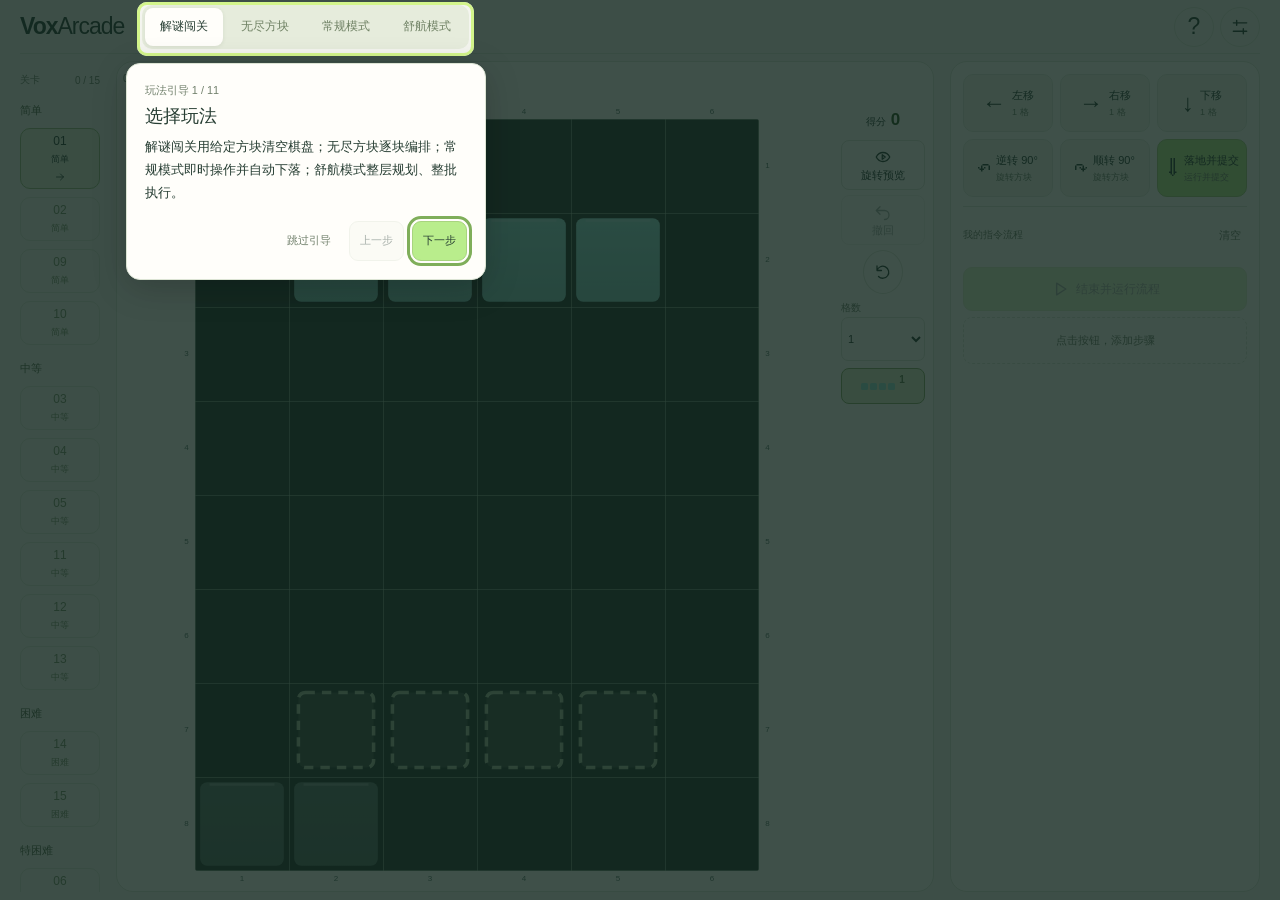
==== prototype/desktop.html @ 9d77dae4 "Redesign half of easy and medium puzzle levels with multi-piece planning" ====
<!doctype html>
<html lang="zh-CN"><head><meta charset="utf-8"><meta name="viewport" content="width=device-width,initial-scale=1,viewport-fit=cover"><meta name="theme-color" content="#f4f5ef"><title>VoxArcade · 指令方块实验室</title><link rel="stylesheet" href="base.css?v=puzzle-redesign-20261024"><link rel="stylesheet" href="desktop.css?v=puzzle-redesign-20261024"></head><body data-view="desktop" data-mode="puzzle">  <svg class="svg-library" aria-hidden="true" xmlns="http://www.w3.org/2000/svg">
    <symbol id="i-settings" viewBox="0 0 24 24"><path d="M4 7h16M4 17h16M8 4v6M16 14v6"/></symbol>
    <symbol id="i-help" viewBox="0 0 24 24"><circle cx="12" cy="12" r="9"/><path d="M9.5 9a2.5 2.5 0 0 1 5 0c0 2-2.5 2-2.5 4M12 16.5v.1"/></symbol>
    <symbol id="i-mic" viewBox="0 0 24 24"><rect x="9" y="3" width="6" height="12" rx="3"/><path d="M6 11v1a6 6 0 0 0 12 0v-1M12 18v3M9 21h6"/></symbol>
    <symbol id="i-play" viewBox="0 0 24 24"><path d="m8 5 11 7-11 7z"/></symbol>
    <symbol id="i-pause" viewBox="0 0 24 24"><path d="M9 5v14M15 5v14"/></symbol>
    <symbol id="i-reset" viewBox="0 0 24 24"><path d="M4 10a8 8 0 1 1 2 8M4 4v6h6"/></symbol>
    <symbol id="i-check" viewBox="0 0 24 24"><path d="m5 12 4 4L19 6"/></symbol>
    <symbol id="i-arrow" viewBox="0 0 24 24"><path d="M5 12h14m-6-6 6 6-6 6"/></symbol>
    <symbol id="i-grid" viewBox="0 0 24 24"><rect x="3" y="3" width="7" height="7" rx="1"/><rect x="14" y="3" width="7" height="7" rx="1"/><rect x="3" y="14" width="7" height="7" rx="1"/><rect x="14" y="14" width="7" height="7" rx="1"/></symbol>
  </svg><div class="app-shell"><header class="masthead"><a class="brand" href="./">Vox<span>Arcade</span></a><nav class="mode-switch" aria-label="游戏模式"><button id="puzzleMode" aria-pressed="true">解谜闯关</button><button id="endlessMode" aria-pressed="false">无尽方块</button><button id="classicMode" aria-pressed="false">常规模式</button><button id="shuhangMode" aria-pressed="false">舒航模式</button></nav><div class="header-right"><button id="fallSummary" class="fall-summary"><span id="fallSummaryText">手动下落</span></button><button id="helpButton" class="icon-button" aria-label="玩法帮助">?</button><button id="settingsButton" class="icon-button" aria-label="游戏设置"><svg><use href="#i-settings"/></svg></button></div></header><main class="workspace"><aside id="missionPanel" class="mission-panel"><div class="level-section"><div class="section-caption"><span>关卡</span><span id="completedCount">0 / 15</span></div><div id="levelsList" class="levels-list"></div></div><div class="endless-note" id="endlessNote" hidden><span class="section-caption">后续方块</span><div id="nextPieces" class="next-pieces"></div></div></aside><section class="play-card" aria-label="游戏棋盘"><div class="mission-copy"><div class="mission-title"><span id="missionIndex">01 / 15</span><h2 id="levelTitle">最后一条缝</h2><p id="levelGoal" class="level-goal"></p><div id="levelTags" hidden></div></div></div><div class="play-toolbar"><div><span id="mobileStats" class="mobile-stats">0 行 · 0 步</span><span id="boardStatus">先选一个形状</span></div><div class="play-actions"><button id="rotationPreviewButton" class="icon-button preview-toggle" aria-label="旋转预览" aria-expanded="false" aria-controls="rotationPreviewMenu"><svg aria-hidden="true" viewBox="0 0 24 24"><path d="M3 12s3-6 9-6 9 6 9 6-3 6-9 6-9-6-9-6Z"/><path d="m11 9 4 3-4 3Z"/></svg><span>旋转预览</span></button><div id="rotationPreviewMenu" class="rotation-preview-menu" hidden><button type="button" data-preview="ROTATE_CCW" aria-pressed="false">↶ 逆时针</button><button type="button" data-preview="ROTATE_CW" aria-pressed="false">↷ 顺时针</button></div><button id="undoButton" class="icon-button tool-button" aria-label="撤回上一块" title="撤回上一块"><svg aria-hidden="true" viewBox="0 0 24 24"><path d="m8 5-5 5 5 5M3 10h11a6 6 0 0 1 0 12"/></svg><span>撤回</span></button><button id="pauseButton" class="icon-button" aria-label="暂停游戏"><svg><use href="#i-pause"/></svg></button><button id="restartButton" class="icon-button" aria-label="重新开始"><svg><use href="#i-reset"/></svg></button></div></div><div class="score-banner" aria-live="polite" aria-label="得分"><span>得分</span><strong id="scoreValue">0</strong></div><div id="batchControls" class="batch-controls" hidden><label>难度 <select id="batchDifficulty" aria-label="舒航模式难度"><option value="easy">简单 3块</option><option value="medium">中等 4块</option><option value="hard">困难 5块</option></select></label><strong id="layerStatus">第 1 层</strong></div><div id="classicControls" class="classic-controls" hidden><label><span>等级</span> <select id="classicLevel" aria-label="常规速度等级"><option value="1">1 级</option><option value="2">2 级</option><option value="3">3 级</option><option value="4">4 级</option><option value="5">5 级</option><option value="6">6 级</option><option value="7">7 级</option><option value="8">8 级</option><option value="9">9 级</option></select></label><label class="auto-level-label"><input id="autoLevel" type="checkbox" checked>自动升级</label><span id="classicSpeed"></span></div><div class="piece-bar"><span id="poolLabel">剩余库存</span><div id="pieceRack" class="piece-rack"></div><span id="pieceRemaining">未用 1</span></div><p id="orderNote" class="order-note"></p><div id="boardStage" class="board-stage"><div class="board-axis" data-axis="top" aria-hidden="true"></div><div class="board-axis" data-axis="bottom" aria-hidden="true"></div><div class="board-axis" data-axis="left" aria-hidden="true"></div><div class="board-axis" data-axis="right" aria-hidden="true"></div><canvas id="board" role="img" aria-label="俄罗斯方块棋盘"></canvas><div id="ruleToast" class="rule-toast" role="status" hidden></div><div id="activeStep" class="active-step" role="status" hidden></div><div id="boardHint" class="board-hint">先选择一个形状</div><div id="resultOverlay" class="result-overlay" hidden><div class="result-card"><span id="resultIcon" class="result-icon">✓</span><p id="resultEyebrow" class="eyebrow">WELL PLAYED</p><h2 id="resultTitle">全部消除！</h2><p id="resultDescription"></p><button id="resultPrimary" class="primary-button">下一关</button><button id="resultSecondary" class="text-button">再试一次</button></div></div></div><div class="stats-row"><div><span id="scoreLabel">已消除</span><strong id="linesStat">0 行</strong></div><div><span>执行动作</span><strong id="movesStat">0 步</strong></div><div><span id="thirdLabel">已用方块</span><strong id="thirdStat">0 / 15</strong></div></div><span id="boardNote" hidden></span></section><section class="control-panel" aria-label="指令控制台"><div class="control-heading"><span class="eyebrow">COMMAND LAB</span><h2>编排你的下一步</h2></div><div class="flow-mode-heading">流程编排 <span id="flowCount">0</span></div><div class="quantity-row"><span id="commandHint">编排动作</span><label>格数 <select id="quantity" aria-label="移动格数"><option>1</option><option>2</option><option>3</option><option>4</option><option>5</option><option>6</option><option>7</option><option>8</option><option>9</option></select></label></div><div id="commandGrid" class="command-grid"></div><div id="flowPanel" class="flow-panel"><div class="section-caption"><span>我的指令流程</span><button id="clearPlan" class="text-button">清空</button></div><div class="flow-actions"><button id="runPlan" class="primary-button"><svg><use href="#i-play"/></svg>结束并运行流程</button><button id="stopPlan" class="secondary-button" hidden>暂停运行</button></div><div id="flowEmpty" class="flow-empty">点击按钮，添加步骤</div><ol id="planList" class="plan-list"></ol><div id="planValidation" class="plan-validation"></div></div><div id="feedback" class="feedback" role="status" aria-live="polite"><span id="feedbackText">选形后编排动作</span></div><button id="voiceButton" class="text-button voice-entry">语音操控 · 设计中</button></section></main></div><div hidden><div class="thinking-note"></div><div id="heldPiece"></div><button id="holdButton" hidden>暂存</button></div><div id="executionToast" hidden><span id="executionProgress"></span><button id="toastPause">暂停</button></div>  <dialog id="settingsDialog" aria-labelledby="settingsTitle"><div class="dialog-header"><div><p class="eyebrow">MAKE IT YOURS</p><h2 id="settingsTitle">按你的节奏玩。</h2></div><button class="icon-button" data-close aria-label="关闭设置">×</button></div><div class="setting-item"><div><h3>自动下落</h3><p id="gravityDescription">关卡采用手动下落，留出思考时间。</p></div><label class="switch"><input id="gravityToggle" type="checkbox" aria-label="自动下落"><span></span></label></div><div class="speed-setting"><label for="speedInput">下落速度 <strong id="speedValue">1 格 / 秒</strong></label><input id="speedInput" type="range" min="0.1" max="10" step="0.1" value="1"><div class="speed-presets"><button data-speed="0.5">0.5 慢速</button><button data-speed="1">1 轻松</button><button data-speed="2">2 挑战</button><button data-speed="4">4 快速</button></div></div><div class="settings-section"><h3>声音设置</h3><div class="setting-item"><div><h3>背景音乐</h3><p>流程运行时播放轻音乐</p></div><label class="switch"><input id="musicToggle" type="checkbox" aria-label="背景音乐"><span></span></label></div><div class="setting-item"><div><h3>游戏音效</h3><p>按钮点击、移动、旋转、受阻、落地、消行、过关与失败</p></div><label class="switch"><input id="effectsToggle" type="checkbox" aria-label="游戏音效"><span></span></label></div></div><div class="settings-section"><h3>旋转演示</h3><p class="muted">七种形状，逐步看清旋转和遇障碍时的位置变化。</p><button id="rotationDemoButton" class="secondary-button full-width">打开旋转演示</button></div><p class="setting-notice">关卡由预设规则决定下落方式。切换到“无尽方块”可自由设置；修改会清空尚未执行的流程。</p><button id="saveSettings" class="primary-button full-width">完成设置</button></dialog>
  <dialog id="helpDialog" aria-labelledby="helpTitle"><div class="dialog-header"><div><p class="eyebrow">A LITTLE FIELD GUIDE</p><h2 id="helpTitle">先想好，再运行。</h2></div><button class="icon-button" data-close aria-label="关闭帮助">×</button></div><div class="help-step"><b>01</b><div><h3>确认形状与数量</h3><p>×N 是该形状剩余未用数量，包含当前待提交的方块。自由排序可自选，固定顺序按队列出场。每轮流程只操作一块。固定队列在库存中逐块排列。</p></div></div><div class="help-step"><b>02</b><div><h3>先编排，再执行</h3><p>选形立即显示初始形状；点击工具栏的旋转预览，再选顺时针或逆时针，棋盘会临时显示旋转结果。离开预览按钮后恢复原样，不加入流程。点击“落地并提交”自动运行已有流程，也可点击运行；左右受阻时整步无效并继续，旋转失败也跳过。</p></div></div><div class="help-step"><b>03</b><div><h3>流程结束，方块定格</h3><p>下移遇阻时停在障碍前，终止剩余流程。流程自然结束也会固定当前位置，悬空块成为障碍，再换下一块。用完所有给定方块且全盘为空才通关。</p></div></div><p class="setting-notice">自动下落只在运行期间发生。编排和暂停时冻结。普通消行仍会让上方整行下移。常规模式中操作立即生效，方块持续下落。消除一至四行分别得 100、300、600、1000 分；每 1000 分升一级，最高九级。真实语音尚未接入。</p></dialog>
  <dialog id="voiceDialog" aria-labelledby="voiceTitle"><div class="dialog-header"><div><p class="eyebrow">SAME COMMANDS. YOUR VOICE.</p><h2 id="voiceTitle">把指令，说出来。</h2></div><button class="icon-button" data-close aria-label="关闭语音说明">×</button></div><div class="voice-example">“向左移动两格”<span>MOVE_LEFT · 2</span></div><div class="voice-example">“rotate clockwise”<span>ROTATE_CW · 90°</span></div><p class="muted">后续语音与按钮一样，只会添加流程步骤；点击运行后才执行。</p><p class="setting-notice">本次原型尚未接入麦克风，不会录音。请先通过按钮体验流程。</p><button class="primary-button full-width" data-close>先体验流程编排</button></dialog>
  <dialog id="restartDialog" aria-labelledby="restartTitle"><div class="dialog-header"><div><p class="eyebrow">A FRESH START</p><h2 id="restartTitle">重新试一种方案？</h2></div><button class="icon-button" data-close aria-label="取消重开">×</button></div><p class="muted">本次棋盘和指令流程会重置，已完成的关卡记录会保留。</p><div class="dialog-actions"><button class="secondary-button" data-close>继续思考</button><button class="primary-button" id="confirmRestart">重新开始</button></div></dialog>
  <dialog id="rotationDialog" class="rotation-dialog" aria-labelledby="rotationTitle"><div class="dialog-header"><div><p class="eyebrow">SEE EVERY TURN</p><h2 id="rotationTitle">旋转，看得明白。</h2></div><button class="icon-button" data-close aria-label="关闭旋转演示">×</button></div><iframe id="rotationFrame" title="七种方块的旋转演示"></iframe><button class="secondary-button full-width" data-close>返回设置</button></dialog>
<div id="tourOverlay" class="tour-overlay" hidden><div id="tourSpotlight" class="tour-spotlight"></div><section id="tourCard" class="tour-card" role="dialog" aria-modal="true" aria-labelledby="tourTitle" tabindex="-1"><small id="tourProgress"></small><h2 id="tourTitle"></h2><p id="tourText"></p><div class="tour-actions"><button id="tourSkip" class="text-button">跳过引导</button><button id="tourBack" class="secondary-button">上一步</button><button id="tourNext" class="primary-button">下一步</button></div></section></div><script type="module" src="app.js?v=puzzle-redesign-20261024"></script></body></html>
---- prototype/base.css ----
:root{color-scheme:light;--bg:#f4f5ef;--paper:#fffefa;--ink:#263d32;--muted:#71806c;--line:#dce4d4;--green:#b9ed8c;--dark:#1c3027;font-family:Inter,"Segoe UI","Microsoft YaHei",Arial,sans-serif;font-synthesis:none}
*{box-sizing:border-box}body{margin:0;background:var(--bg);color:var(--ink);font-size:13px}button,input,select{font:inherit}button,a,select{-webkit-tap-highlight-color:transparent}button{color:inherit;cursor:pointer;border:0;background:none;touch-action:manipulation}button:disabled{opacity:.4;cursor:default}button:not(:disabled):active{filter:brightness(.95)}button:focus-visible,a:focus-visible,input:focus-visible,select:focus-visible,summary:focus-visible{outline:3px solid #7fae5a;outline-offset:2px}[hidden]{display:none!important}svg{width:20px;height:20px;fill:none;stroke:currentColor;stroke-width:1.7;stroke-linecap:round;stroke-linejoin:round;flex-shrink:0}.svg-library{position:absolute;width:0;height:0;overflow:hidden}h2{font-size:18px;line-height:1.4;margin:0}p{margin:0}.eyebrow{font-size:9px;letter-spacing:1.7px;color:var(--muted);margin-bottom:6px}.muted{font-size:12px;line-height:1.8;color:var(--muted)}.brand{font-size:23px;font-weight:750;letter-spacing:-1px;text-decoration:none;color:var(--ink);white-space:nowrap}.brand span{font-weight:400}.masthead,.header-right,.play-actions,.mode-switch{display:flex;align-items:center}.header-right,.play-actions{gap:6px}.mode-switch{gap:3px;background:#e6ecdc;padding:3px;border-radius:10px}.mode-switch button{min-height:38px;padding:6px 15px;white-space:nowrap;font-size:12px;border-radius:8px;color:#6e8063}.mode-switch button.active{color:var(--ink);background:var(--paper);box-shadow:0 1px 4px #243a2315}.icon-button{display:inline-flex;align-items:center;justify-content:center;width:40px;height:40px;flex-shrink:0;border:1px solid var(--line);border-radius:50%;font-size:23px}.fall-summary{font-size:11px;min-height:40px;white-space:nowrap;border:1px solid var(--line);border-radius:9px;padding:7px 11px}.play-card,.control-panel{min-width:0;background:var(--paper);border:1px solid var(--line);border-radius:17px}.mission-title,.play-toolbar,.piece-bar,.quantity-row,.section-caption,.control-footer,.flow-actions{display:flex;align-items:center;justify-content:space-between;gap:8px}.mission-title{justify-content:flex-start}.mission-title>span{font-size:10px;color:var(--muted)}.mission-title h2{font-size:15px}.goal-details{position:relative;margin-left:auto;flex-shrink:0;font-size:11px}.goal-details summary{cursor:pointer;min-height:30px;padding:6px}.goal-details p{position:absolute;z-index:10;top:33px;right:0;width:220px;padding:12px;border:1px solid var(--line);border-radius:10px;line-height:1.8;background:var(--paper);box-shadow:0 8px 22px #20332420}.play-toolbar>div:first-child{display:flex;flex-direction:column;gap:2px}.mobile-stats{font-size:10px;color:var(--muted)}#boardStatus{font-size:11px}.piece-bar{justify-content:flex-start;min-height:36px}.piece-bar>span{font-size:10px;white-space:nowrap;color:var(--muted)}#pieceRemaining{margin-left:auto}.piece-rack{display:flex;gap:5px;min-width:0;overflow-x:auto;scrollbar-width:thin;flex:1}.piece-chip{min-height:34px;min-width:43px;display:flex;align-items:center;justify-content:center;gap:6px;padding:5px 6px;background:#f3f6eb;border:1px solid var(--line);border-radius:8px;flex-shrink:0}.piece-chip.current{background:#e1f1ce;border-color:#87aa68}.piece-chip.draft-selected{background:#efe9f8;border-color:#b29bd0}.piece-chip.used{opacity:.3}.piece-chip b{font-size:10px;font-weight:500}.mini-piece{display:grid;gap:2px;align-content:center;justify-content:center;flex-shrink:0}.mini-piece i{width:7px;height:7px;border-radius:1.5px;background:var(--piece-color)}.mini-piece i.empty{background:transparent}.order-note{font-size:9px;color:var(--muted);line-height:1.5;min-height:14px}.board-stage{position:relative;display:flex;align-items:center;justify-content:center;min-width:0;min-height:0;padding:9px;background:transparent;overflow:hidden}.board-stage canvas{display:block;flex:none;max-width:none;max-height:none;background:var(--dark);border-radius:3px}.board-hint{position:absolute;bottom:12px;left:50%;transform:translateX(-50%);padding:5px 9px;font-size:10px;color:#d6e6c8;background:#1c3027dd;border-radius:5px;white-space:nowrap;pointer-events:none}.active-step{position:absolute;z-index:2;max-width:calc(100% - 12px);padding:6px 9px;background:#eff8e9f5;border:1px solid #a9c38f;border-radius:8px;box-shadow:0 3px 12px #142b2230;font-size:11px;line-height:1.5;pointer-events:none;overflow-wrap:anywhere}.stats-row{display:flex;justify-content:space-around;gap:9px;padding-top:6px}.stats-row>div{display:flex;align-items:center;gap:7px;font-size:10px;color:var(--muted)}.stats-row strong{font-size:16px;font-weight:600;color:var(--ink)}.stats-row small{font-size:9px;font-weight:400}.section-caption{font-size:11px;color:var(--muted);margin-bottom:8px}.levels-list{display:flex;flex-direction:column;gap:7px}.level-button{display:flex;align-items:center;justify-content:center;gap:5px;min-height:44px;min-width:44px;border:1px solid var(--line);border-radius:10px;color:#78906b;font-size:12px}.level-button b{display:none}.level-button svg{width:12px;height:12px}.level-button.active{border-color:#9abb80;background:#e4efd7;color:var(--ink)}.level-button.done>span{color:#527938}.level-button:hover{background:#e8f0de}.next-pieces{display:flex;gap:9px}.next-pieces>.mini-piece{min-width:44px;min-height:44px;padding:8px;border:1px solid var(--line);border-radius:9px;background:#e9efdf}.quantity-row{min-height:38px;font-size:10px;color:var(--muted)}.quantity-row label{display:flex;align-items:center;gap:6px}.quantity-row select{min-width:48px;min-height:36px;border:1px solid var(--line);border-radius:7px;background:#f6f8ef;color:var(--ink);padding:3px 6px}.command-grid{display:grid;grid-template-columns:repeat(3,minmax(0,1fr));gap:7px}.command-button{display:flex;align-items:center;justify-content:center;gap:6px;text-align:left;min-width:0;min-height:58px;padding:7px;background:#f3f6ec;border:1px solid #e1e7d9;border-radius:10px}.command-symbol{font-size:24px;line-height:1}.command-label{display:flex;flex-direction:column;gap:3px;font-size:11px;white-space:nowrap}.command-detail{font-size:9px;font-weight:400;color:var(--muted)}[data-command=HARD_DROP]{background:var(--green);border-color:#a4cd7e}.flow-mode-heading{padding:10px 11px;border-radius:8px;background:#eaf0e1;font-size:12px}.flow-panel{min-height:0}.flow-empty{padding:15px 8px;border:1px dashed var(--line);border-radius:9px;text-align:center;font-size:11px;color:var(--muted)}.plan-list{list-style:none;margin:0;padding:0;overflow-y:auto;scrollbar-width:thin}.plan-step{display:flex;align-items:center;gap:5px;min-height:40px;margin-bottom:5px;border:1px solid var(--line);border-radius:8px;padding:3px 5px;background:#f6f8ef;font-size:11px}.step-index{min-width:18px;color:var(--muted);font-size:9px}.step-label{flex:1;min-width:0}.step-action{min-width:30px;min-height:32px;color:#7c8d6f}.plan-step.select-step{background:#f2edf9;border-color:#ddd1ec}.plan-step.executed{opacity:.45}.plan-step.current{background:#e5f1d8;border-color:#90b373}.plan-validation{padding:8px 0;color:var(--muted);font-size:10px;line-height:1.6}.flow-actions{justify-content:stretch}.flow-actions .primary-button{flex:1}.primary-button,.secondary-button{display:inline-flex;align-items:center;justify-content:center;gap:6px;min-height:44px;border:1px solid var(--line);border-radius:9px;padding:8px 12px;font-size:12px}.primary-button{background:var(--green);border-color:#a8d47f}.secondary-button{background:#f4f7ee}.text-button{font-size:11px;color:var(--muted);padding:6px;min-height:36px}.feedback{font-size:10px;line-height:1.5;color:#748765;min-height:22px;overflow:hidden}.feedback.error{color:#ad5c46}.full-width{width:100%}.result-overlay{position:absolute;inset:0;background:#172b25aa;display:flex;align-items:center;justify-content:center;padding:10px;z-index:3;backdrop-filter:blur(3px)}.result-card{background:var(--paper);padding:20px;border-radius:16px;width:min(100%,280px);text-align:center;box-shadow:0 8px 30px #10241e33}.result-icon{display:inline-flex;align-items:center;justify-content:center;width:38px;height:38px;background:#e2f1d4;border-radius:50%;font-size:22px;margin-bottom:10px}.result-card h2{font-size:21px;margin-bottom:8px}.result-card p:not(.eyebrow){font-size:11px;line-height:1.7;color:var(--muted);margin-bottom:12px}.result-card .primary-button{width:100%}dialog{width:min(92vw,440px);max-height:90dvh;margin:auto;overflow:auto;border:1px solid var(--line);border-radius:21px;padding:24px;color:var(--ink);background:var(--paper);box-shadow:0 20px 70px #142e2633}dialog::backdrop{background:#1c302770;backdrop-filter:blur(4px)}.dialog-header{display:flex;align-items:flex-start;justify-content:space-between;gap:10px;margin-bottom:18px}.dialog-header h2{font-size:22px}.setting-item{display:flex;align-items:center;justify-content:space-between;gap:12px}.setting-item h3{font-size:13px;margin:0 0 5px}.setting-item p{font-size:11px;color:var(--muted);line-height:1.6}.switch{position:relative;width:46px;height:28px;flex-shrink:0}.switch input{opacity:0;position:absolute;inset:0;z-index:2;cursor:pointer}.switch span{position:absolute;inset:0;border-radius:20px;background:#dce3d2}.switch span:after{content:'';position:absolute;left:4px;top:4px;width:20px;height:20px;border-radius:50%;background:white}.switch input:checked+span{background:#a8d77f}.switch input:checked+span:after{transform:translateX(18px)}.switch input:disabled+span{opacity:.4}.switch input:focus-visible+span{outline:3px solid #7fae5a}.settings-section,.speed-setting{border-top:1px solid var(--line);margin-top:20px;padding-top:16px}.settings-section>h3{font-size:14px;margin:0 0 16px}.settings-section .setting-item+.setting-item{margin-top:16px}.settings-section>.muted{margin-bottom:12px}.speed-setting>label{display:flex;justify-content:space-between;font-size:12px}.speed-setting input{width:100%;accent-color:#87ac66;min-height:32px;margin:12px 0}.speed-presets{display:flex;gap:5px}.speed-presets button{flex:1;min-height:44px;border:1px solid var(--line);border-radius:7px;font-size:10px}.speed-presets button.active{background:#e5efd9;border-color:#a4c486}.setting-notice{font-size:11px;line-height:1.8;padding:12px;margin:18px 0;border-radius:9px;background:#f0f4e8;color:var(--muted)}.dialog-actions{display:flex;justify-content:flex-end;gap:8px;margin-top:16px}.help-step{display:flex;gap:12px;margin:17px 0}.help-step>b{color:#8ca975}.help-step h3{font-size:13px;margin:0 0 6px}.help-step p{font-size:11px;color:var(--muted);line-height:1.8}.voice-example{padding:13px;border:1px solid var(--line);border-radius:9px;margin:10px 0;font-size:16px}.voice-example span{display:block;font-size:10px;margin-top:7px;color:var(--muted)}.rotation-dialog{width:min(94vw,840px);padding:18px;max-height:94dvh}.rotation-dialog iframe{display:block;width:100%;height:min(660px,70dvh);border:0;border-radius:12px;margin-bottom:10px}.rotation-dialog .dialog-header{margin-bottom:12px}

.level-goal{grid-column:2;color:var(--muted);font-size:10px;line-height:1.35;white-space:normal}.queue-chip{position:relative;gap:4px}.queue-chip b{align-self:flex-start;color:#607d53;font-variant-numeric:tabular-nums}
.rule-toast{position:absolute;z-index:4;left:50%;top:50%;transform:translate(-50%,-50%);width:max-content;max-width:calc(100% - 30px);padding:9px 13px;border:1px solid #bedc98;border-radius:9px;background:#f6faeaf2;color:#304d33;font-size:12px;font-weight:600;text-align:center;line-height:1.5;box-shadow:0 6px 24px #10241e48;pointer-events:none}


.play-actions{position:relative}.preview-toggle{width:auto;min-width:40px;padding:0 9px;gap:4px;border-radius:9px;font-size:19px}.preview-toggle span{font-size:10px;white-space:nowrap}.preview-toggle[aria-expanded="true"]{background:#e7f1db;border-color:#8eaf72}.rotation-preview-menu{position:absolute;z-index:5;top:calc(100% + 4px);right:0;display:grid;grid-template-columns:repeat(2,minmax(0,1fr));gap:5px;min-width:206px;padding:6px;border:1px solid #c6d7b8;border-radius:10px;background:#fffefa;box-shadow:0 8px 24px #19342738}.rotation-preview-menu button{min-height:38px;padding:5px 7px;border:1px solid var(--line);border-radius:7px;background:#f3f7ed;font-size:11px;white-space:nowrap}.rotation-preview-menu button[aria-pressed="true"]{background:#dcefc9;border-color:#84ad66;color:#284f2d}

/* Shared additions for scoring, classic play, and the guided tour. */
.score-banner{display:flex;flex-wrap:wrap;align-items:center;justify-content:space-between;gap:2px 10px;padding:6px 10px;background:#eaf4dd;border:1px solid #cedfb9;border-radius:8px;flex-shrink:0;font-size:11px}.score-banner strong{font-size:23px;font-variant-numeric:tabular-nums;color:#285220;margin-left:7px}.score-banner small{font-size:9px;color:#52664a}.classic-controls{display:flex;align-items:center;justify-content:space-between;flex-wrap:wrap;gap:6px;font-size:11px;padding:6px 0;flex-shrink:0}.classic-controls label{display:flex;align-items:center;gap:4px}.classic-controls select{min-height:32px;border:1px solid var(--line);border-radius:6px;background:var(--paper);color:var(--ink)}.tool-button{width:auto;gap:3px;border-radius:8px;padding:0 7px;font-size:10px}.preview-toggle{border-radius:8px;gap:4px}.preview-toggle span{display:inline!important;font-size:10px}.preview-toggle svg{width:21px}.level-group{margin:8px 0 2px;font-size:11px;color:#52664a}.level-button small{font-size:9px}.tour-overlay{position:fixed;inset:0;z-index:1000;overflow:hidden}.tour-spotlight{position:fixed;border:3px solid #d3f58b;border-radius:10px;box-shadow:0 0 0 200vmax #10251dcc;pointer-events:none;transition:top .15s,left .15s,width .15s,height .15s}.tour-card{position:fixed;width:min(360px,calc(100vw - 24px));padding:18px;background:var(--paper);border:1px solid var(--line);border-radius:14px;box-shadow:0 8px 35px #0003}.tour-card small{color:var(--muted)}.tour-card h2{margin:6px 0}.tour-card p{font-size:13px;line-height:1.8}.tour-actions{display:flex;gap:8px;justify-content:flex-end;margin-top:16px}.tour-actions button{font-size:11px;min-height:40px;padding:6px 10px}body[data-mode=classic] #flowPanel,body[data-mode=classic] .flow-mode-heading,body[data-mode=classic] .control-footer,body[data-mode=classic] .quantity-row label,body[data-mode=classic] .control-heading,body[data-mode=classic] .mobile-mission{display:none!important}

.batch-controls{display:flex;align-items:center;justify-content:space-between;gap:6px;flex-wrap:wrap;padding:4px 0;font-size:11px;flex-shrink:0}.batch-controls label{display:flex;align-items:center;gap:4px}.batch-controls select{min-height:32px;border:1px solid var(--line);border-radius:7px;background:var(--paper);color:var(--ink)}.batch-controls small{color:var(--muted);font-size:9px}.batch-plan{list-style:none;border:1px solid var(--line);background:#f6f8ef;padding:6px;border-radius:8px;margin-bottom:6px}.batch-plan.selected{border-color:#84ab60;background:#edf5e3}.batch-plan-header{display:flex;align-items:center;gap:5px}.batch-plan-header>button:first-child{display:flex;align-items:center;gap:7px;flex:1;min-height:36px;text-align:left;font-size:11px}.batch-actions{margin:4px 0;padding-left:22px;font-size:11px;line-height:1.9}.batch-actions button{min-width:30px;min-height:30px}.batch-auto{font-size:10px;color:#5b744d}.batch-empty{padding:4px 0;color:var(--muted);font-size:11px}body[data-mode=shuhang] #commandGrid{grid-template-columns:repeat(2,minmax(0,1fr))}body[data-mode=shuhang] #rotationPreviewButton,body[data-mode=shuhang] #undoButton,body[data-mode=shuhang] [data-command=MOVE_DOWN],body[data-mode=shuhang] [data-command=HARD_DROP]{display:none!important}body[data-mode=shuhang] #planList{overflow-y:auto}body[data-mode=shuhang] .piece-bar>span:first-child{display:none}body[data-mode=shuhang] .piece-chip b{white-space:nowrap}body[data-mode=shuhang] .board-hint{white-space:normal;text-align:center;width:max-content;max-width:90%}body[data-mode=shuhang] .flow-empty{line-height:1.6}

/* Board-first layout: compact information and controls live beside the canvas. */
.board-layout{display:grid;grid-template-columns:minmax(0,1fr) 88px;gap:8px;flex:1;min-height:0;min-width:0}.board-layout .board-stage{min-width:0;min-height:0}.board-rail{display:flex;flex-direction:column;align-items:stretch;gap:7px;min-height:0;overflow-y:auto;overflow-x:hidden;scrollbar-width:thin;padding:2px}.board-rail>*{flex-shrink:0}.play-toolbar,#fallSummary,#commandHint,#feedback,#boardNote,.stats-row,.board-hint{display:none!important}.score-banner{display:flex;justify-content:center;align-items:baseline;gap:5px;padding:3px 0;border:0;background:none;font-size:10px}.score-banner strong{font-size:17px;margin:0;font-weight:600}.board-rail .play-actions{flex-direction:column;gap:5px;align-items:center}.board-rail .play-actions>.icon-button{min-height:44px;height:44px}.board-rail .play-actions .preview-toggle,.board-rail .play-actions .tool-button{display:flex;flex-direction:column;justify-content:center;gap:2px;width:100%;min-width:0;height:50px;border:1px solid var(--line);border-radius:8px;padding:3px;font-size:11px}.board-rail .play-actions .preview-toggle span,.board-rail .play-actions .tool-button span{display:block!important;font-size:11px;line-height:14px;white-space:nowrap}.board-rail .play-actions svg{width:18px;height:18px}.rotation-preview-menu{position:fixed;top:auto;right:auto;min-width:206px;z-index:20}.board-rail .piece-bar{flex-direction:column;gap:3px;align-items:stretch;min-height:0}.board-rail .piece-bar>span{display:none!important}.board-rail .piece-rack{flex-direction:column;overflow:visible;flex:none;gap:4px}.board-rail .piece-chip{min-width:0;width:100%;min-height:36px;gap:4px}.board-rail .endless-note{position:static;max-width:none}.board-rail .endless-note>.section-caption{display:none}.board-rail .next-pieces{flex-direction:column;gap:4px;align-items:stretch}.queue-item{display:flex;flex-direction:column;align-items:center;justify-content:center;min-height:38px;padding:5px 2px;border:1px solid var(--line);border-radius:7px;gap:3px;background:#f3f6eb}.queue-item.current{border-color:#87aa68;background:#e1f1ce}.queue-item small{font-size:9px;color:#526e40}.queue-item .mini-piece{padding:0;min-height:0;min-width:0}.board-rail .classic-controls,.board-rail .batch-controls{flex-direction:column;align-items:stretch;gap:4px;padding:0;font-size:10px}.board-rail .classic-controls label,.board-rail .batch-controls label{display:flex;flex-direction:column;align-items:stretch;gap:2px}.board-rail .classic-controls .auto-level-label{flex-direction:row;align-items:center;font-size:9px;white-space:nowrap;min-height:32px;gap:0}.board-rail select{width:100%;min-width:0;min-height:44px;border:1px solid var(--line);border-radius:7px;padding:2px;background:var(--paper);color:var(--ink);font-size:11px}.board-rail .batch-controls strong{font-size:11px;text-align:center}.board-rail #classicSpeed{font-size:9px;text-align:center}.move-quantity{display:flex;flex-direction:column;align-items:stretch;gap:2px;font-size:10px;color:var(--muted)}body[data-mode=classic] .move-quantity{display:none}.quantity-row{display:none}.board-rail .piece-bar:has(+.endless-note:not([hidden])){display:none}.control-panel .voice-entry{display:none}.board-rail #pieceRemaining{display:none}.rule-toast{max-width:calc(100% - 12px)}
.plan-validation,.flow-mode-heading,#flowSummary{display:none!important}
---- prototype/desktop.css ----
body{height:100dvh;overflow:hidden}.app-shell{height:100%;padding:0 20px 14px;display:flex;flex-direction:column;gap:12px;max-width:1800px;margin:auto}.masthead{height:62px;flex-shrink:0;gap:18px;border-bottom:1px solid var(--line)}.header-right{margin-left:auto}.workspace{display:grid;grid-template-columns:80px minmax(0,1fr) 310px;gap:16px;flex:1;min-height:0}.mission-panel{padding-top:12px;min-height:0;overflow-y:auto;scrollbar-width:thin}.section-caption{font-size:10px}.levels-list{gap:8px}.next-pieces{flex-direction:column;align-items:center}.next-pieces>.mini-piece{width:58px;min-height:54px}.endless-note>.section-caption{display:block;text-align:center;margin-bottom:12px}.play-card{padding:12px;display:flex;flex-direction:column;min-height:0}.mission-copy{margin-bottom:5px}.play-toolbar{min-height:42px}.board-stage{flex:1}.order-note{margin:2px 0}.stats-row{min-height:30px}.control-panel{padding:16px;display:flex;flex-direction:column;gap:9px;min-height:0;overflow-y:auto;scrollbar-width:thin}.control-heading h2{font-size:17px}.flow-panel{display:flex;flex-direction:column;flex:1;min-height:190px;border-top:1px solid var(--line);padding-top:10px}.plan-list{flex:1;min-height:0}.plan-validation{margin-top:auto}.feedback{flex-shrink:0}.voice-entry{flex-shrink:0;padding:0;min-height:28px;text-align:left}.flow-mode-heading{flex-shrink:0}.command-grid{flex-shrink:0}.quantity-row{flex-shrink:0}.result-card .text-button{min-height:32px}
@media(max-width:1100px){.app-shell{padding:0 12px 10px;gap:8px}.workspace{grid-template-columns:64px minmax(0,1fr) 270px;gap:10px}.control-panel{padding:12px}.command-button{gap:4px;padding:5px;min-height:56px}.command-symbol{font-size:21px}.command-label{font-size:10px}.brand{font-size:21px}.masthead{gap:10px}.mode-switch button{padding:6px 10px}.next-pieces>.mini-piece{width:50px}}
@media(max-width:760px){.workspace{grid-template-columns:48px minmax(0,1fr) 215px;gap:6px}.app-shell{padding:0 7px 7px}.play-card{padding:7px}.control-panel{padding:8px;gap:7px}.control-heading,.flow-mode-heading,.voice-entry{display:none}.command-grid{gap:4px}.command-label{font-size:9px}.command-symbol{font-size:18px}.command-button{gap:2px;min-height:54px;padding:4px 2px}.command-detail{font-size:8px}.header-right{gap:4px}.brand{font-size:18px}.mode-switch button{font-size:10px;padding:5px 7px}.fall-summary{padding:5px;font-size:10px}.masthead{gap:6px;height:54px}.header-right .icon-button{width:34px;height:34px}.stats-row{display:none}.mission-title{gap:4px}.mission-title h2{font-size:12px}.goal-details summary{font-size:10px}.piece-bar>span:first-child{display:none}.next-pieces>.mini-piece{width:44px;min-height:48px}.section-caption{font-size:9px}.board-stage{padding:5px}.flow-actions{flex-wrap:wrap}.flow-actions>*{width:100%}.plan-step{font-size:10px}.step-action{min-width:24px}.flow-panel{min-height:170px}}
@media(max-height:650px){.control-heading,.voice-entry{display:none}.masthead{height:50px}.control-panel{gap:5px}.flow-panel{min-height:100px}.command-button{min-height:48px}}
.board-stage{padding:24px 30px}.board-axis{position:absolute;display:grid;align-items:center;justify-items:center;color:#59766a;font-size:10px;font-variant-numeric:tabular-nums;line-height:1;pointer-events:none}.board-axis[data-axis="left"],.board-axis[data-axis="right"]{font-size:9px}

.app-shell{gap:7px;padding-bottom:8px}.masthead{height:54px}.play-card{padding:8px}.mission-copy{margin-bottom:2px}.mission-title{display:grid;grid-template-columns:auto minmax(0,1fr);align-items:baseline;gap:2px 7px}.mission-title h2{font-size:14px}.play-toolbar{min-height:32px}.piece-bar{min-height:30px}.board-stage{padding:14px 18px}.board-axis{font-size:8px}.board-axis[data-axis="left"],.board-axis[data-axis="right"]{font-size:8px}.stats-row{display:none}.flow-panel{gap:6px}.flow-actions{flex-shrink:0}.plan-validation{margin-top:0}.order-note{display:none}
@media(max-width:760px){.board-stage{padding:13px 16px}.play-card{padding:6px}.mission-title h2{font-size:12px}}
@media(max-width:760px){.preview-toggle{width:34px;min-width:34px;padding:0;border-radius:50%}.preview-toggle span{display:none}.rotation-preview-menu{min-width:184px}.rotation-preview-menu button{font-size:10px}}

.level-section{overflow:auto;min-height:0;max-height:100%;scrollbar-width:thin}.level-button{width:100%;flex-shrink:0;flex-wrap:wrap;padding:5px 2px}.level-button small{width:100%}.play-actions .preview-toggle{width:auto;min-width:92px;padding:0 7px;border-radius:8px}.mission-panel{min-height:0;overflow:auto}body[data-mode=classic] .control-panel{justify-content:flex-start}

@media(max-width:850px){.mode-switch button{padding:5px 5px;font-size:10px}.header-right .fall-summary{display:none}}

:root{--control-width:310px}body:not([data-mode=puzzle]) .workspace{grid-template-columns:minmax(0,1fr) var(--control-width)}body:not([data-mode=puzzle]) #missionPanel{display:none}.board-layout{grid-template-columns:minmax(0,1fr) 88px}.play-card{padding:6px}.control-panel{padding:12px}.control-heading{display:none}.control-panel .flow-mode-heading{margin:0}.board-rail .next-pieces>.mini-piece{min-width:0}.board-rail .endless-note{position:static}.board-rail .piece-rack{min-height:0}.board-rail .piece-chip.current b{font-weight:600}
@media(max-width:1100px){:root{--control-width:270px}.board-layout{grid-template-columns:minmax(0,1fr) 76px;gap:5px}}
@media(max-width:760px){:root{--control-width:215px}.board-layout{grid-template-columns:minmax(0,1fr) 64px;gap:3px}.board-rail .play-actions .preview-toggle span,.board-rail .play-actions .tool-button span{font-size:10px}.board-rail .classic-controls .auto-level-label{font-size:8px}.board-rail .batch-controls select{font-size:9px}.board-rail .play-actions .preview-toggle{width:100%;min-width:0;border-radius:8px}}
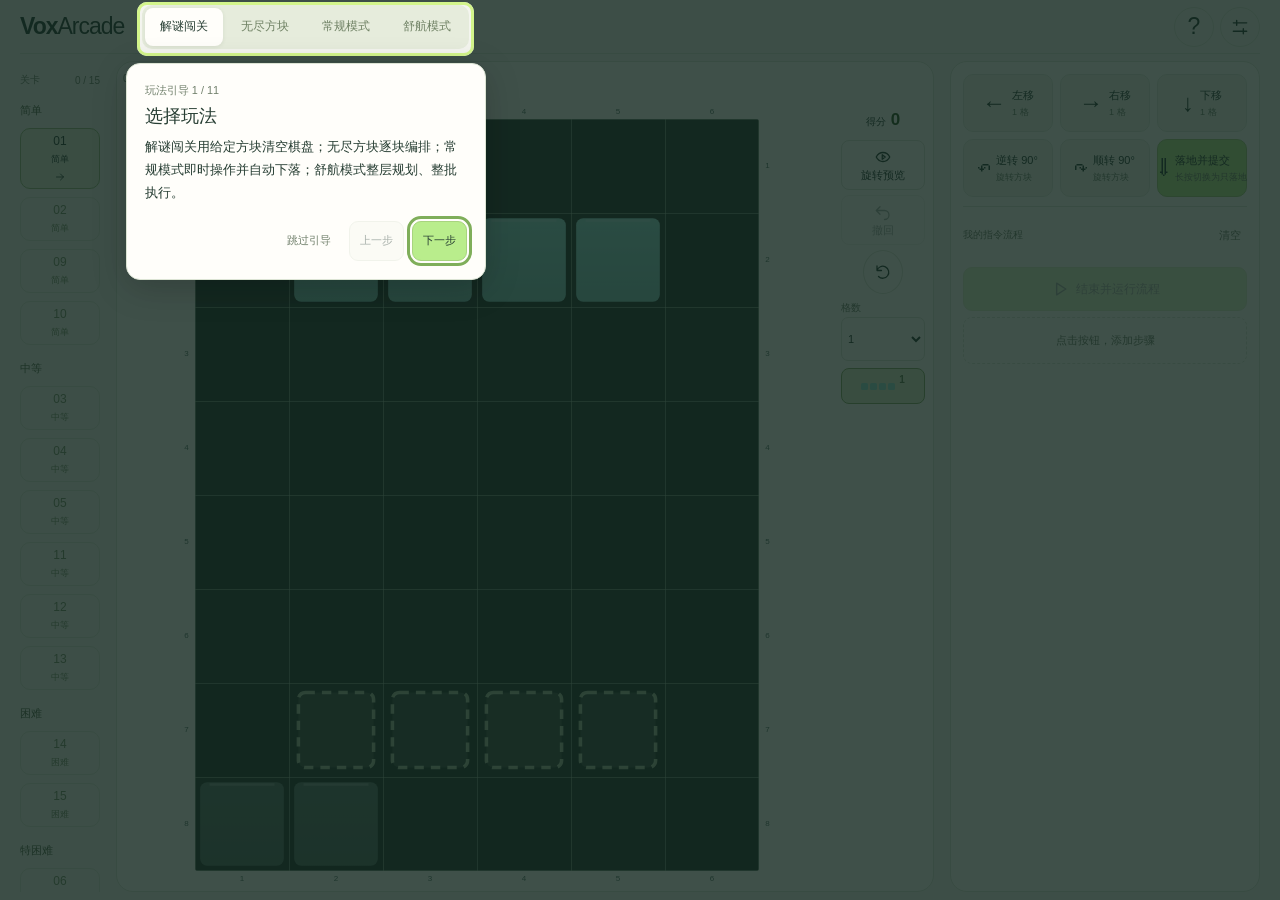
==== commit f8cc01ca: "Separate landing from submission and prevent accidental text selection" ====
--- a/prototype/desktop.html
+++ b/prototype/desktop.html
@@ -1,5 +1,5 @@
 <!doctype html>
-<html lang="zh-CN"><head><meta charset="utf-8"><meta name="viewport" content="width=device-width,initial-scale=1,viewport-fit=cover"><meta name="theme-color" content="#f4f5ef"><title>VoxArcade · 指令方块实验室</title><link rel="stylesheet" href="base.css?v=puzzle-redesign-20261024"><link rel="stylesheet" href="desktop.css?v=puzzle-redesign-20261024"></head><body data-view="desktop" data-mode="puzzle">  <svg class="svg-library" aria-hidden="true" xmlns="http://www.w3.org/2000/svg">
+<html lang="zh-CN"><head><meta charset="utf-8"><meta name="viewport" content="width=device-width,initial-scale=1,viewport-fit=cover"><meta name="theme-color" content="#f4f5ef"><title>VoxArcade · 指令方块实验室</title><link rel="stylesheet" href="base.css?v=landing-control-20261024"><link rel="stylesheet" href="desktop.css?v=landing-control-20261024"></head><body data-view="desktop" data-mode="puzzle">  <svg class="svg-library" aria-hidden="true" xmlns="http://www.w3.org/2000/svg">
     <symbol id="i-settings" viewBox="0 0 24 24"><path d="M4 7h16M4 17h16M8 4v6M16 14v6"/></symbol>
     <symbol id="i-help" viewBox="0 0 24 24"><circle cx="12" cy="12" r="9"/><path d="M9.5 9a2.5 2.5 0 0 1 5 0c0 2-2.5 2-2.5 4M12 16.5v.1"/></symbol>
     <symbol id="i-mic" viewBox="0 0 24 24"><rect x="9" y="3" width="6" height="12" rx="3"/><path d="M6 11v1a6 6 0 0 0 12 0v-1M12 18v3M9 21h6"/></symbol>
@@ -14,5 +14,5 @@
   <dialog id="voiceDialog" aria-labelledby="voiceTitle"><div class="dialog-header"><div><p class="eyebrow">SAME COMMANDS. YOUR VOICE.</p><h2 id="voiceTitle">把指令，说出来。</h2></div><button class="icon-button" data-close aria-label="关闭语音说明">×</button></div><div class="voice-example">“向左移动两格”<span>MOVE_LEFT · 2</span></div><div class="voice-example">“rotate clockwise”<span>ROTATE_CW · 90°</span></div><p class="muted">后续语音与按钮一样，只会添加流程步骤；点击运行后才执行。</p><p class="setting-notice">本次原型尚未接入麦克风，不会录音。请先通过按钮体验流程。</p><button class="primary-button full-width" data-close>先体验流程编排</button></dialog>
   <dialog id="restartDialog" aria-labelledby="restartTitle"><div class="dialog-header"><div><p class="eyebrow">A FRESH START</p><h2 id="restartTitle">重新试一种方案？</h2></div><button class="icon-button" data-close aria-label="取消重开">×</button></div><p class="muted">本次棋盘和指令流程会重置，已完成的关卡记录会保留。</p><div class="dialog-actions"><button class="secondary-button" data-close>继续思考</button><button class="primary-button" id="confirmRestart">重新开始</button></div></dialog>
   <dialog id="rotationDialog" class="rotation-dialog" aria-labelledby="rotationTitle"><div class="dialog-header"><div><p class="eyebrow">SEE EVERY TURN</p><h2 id="rotationTitle">旋转，看得明白。</h2></div><button class="icon-button" data-close aria-label="关闭旋转演示">×</button></div><iframe id="rotationFrame" title="七种方块的旋转演示"></iframe><button class="secondary-button full-width" data-close>返回设置</button></dialog>
-<div id="tourOverlay" class="tour-overlay" hidden><div id="tourSpotlight" class="tour-spotlight"></div><section id="tourCard" class="tour-card" role="dialog" aria-modal="true" aria-labelledby="tourTitle" tabindex="-1"><small id="tourProgress"></small><h2 id="tourTitle"></h2><p id="tourText"></p><div class="tour-actions"><button id="tourSkip" class="text-button">跳过引导</button><button id="tourBack" class="secondary-button">上一步</button><button id="tourNext" class="primary-button">下一步</button></div></section></div><script type="module" src="app.js?v=puzzle-redesign-20261024"></script></body></html>
+<div id="tourOverlay" class="tour-overlay" hidden><div id="tourSpotlight" class="tour-spotlight"></div><section id="tourCard" class="tour-card" role="dialog" aria-modal="true" aria-labelledby="tourTitle" tabindex="-1"><small id="tourProgress"></small><h2 id="tourTitle"></h2><p id="tourText"></p><div class="tour-actions"><button id="tourSkip" class="text-button">跳过引导</button><button id="tourBack" class="secondary-button">上一步</button><button id="tourNext" class="primary-button">下一步</button></div></section></div><script type="module" src="app.js?v=landing-control-20261024"></script></body></html>
 
--- a/prototype/base.css
+++ b/prototype/base.css
@@ -10,8 +10,32 @@
 /* Shared additions for scoring, classic play, and the guided tour. */
 .score-banner{display:flex;flex-wrap:wrap;align-items:center;justify-content:space-between;gap:2px 10px;padding:6px 10px;background:#eaf4dd;border:1px solid #cedfb9;border-radius:8px;flex-shrink:0;font-size:11px}.score-banner strong{font-size:23px;font-variant-numeric:tabular-nums;color:#285220;margin-left:7px}.score-banner small{font-size:9px;color:#52664a}.classic-controls{display:flex;align-items:center;justify-content:space-between;flex-wrap:wrap;gap:6px;font-size:11px;padding:6px 0;flex-shrink:0}.classic-controls label{display:flex;align-items:center;gap:4px}.classic-controls select{min-height:32px;border:1px solid var(--line);border-radius:6px;background:var(--paper);color:var(--ink)}.tool-button{width:auto;gap:3px;border-radius:8px;padding:0 7px;font-size:10px}.preview-toggle{border-radius:8px;gap:4px}.preview-toggle span{display:inline!important;font-size:10px}.preview-toggle svg{width:21px}.level-group{margin:8px 0 2px;font-size:11px;color:#52664a}.level-button small{font-size:9px}.tour-overlay{position:fixed;inset:0;z-index:1000;overflow:hidden}.tour-spotlight{position:fixed;border:3px solid #d3f58b;border-radius:10px;box-shadow:0 0 0 200vmax #10251dcc;pointer-events:none;transition:top .15s,left .15s,width .15s,height .15s}.tour-card{position:fixed;width:min(360px,calc(100vw - 24px));padding:18px;background:var(--paper);border:1px solid var(--line);border-radius:14px;box-shadow:0 8px 35px #0003}.tour-card small{color:var(--muted)}.tour-card h2{margin:6px 0}.tour-card p{font-size:13px;line-height:1.8}.tour-actions{display:flex;gap:8px;justify-content:flex-end;margin-top:16px}.tour-actions button{font-size:11px;min-height:40px;padding:6px 10px}body[data-mode=classic] #flowPanel,body[data-mode=classic] .flow-mode-heading,body[data-mode=classic] .control-footer,body[data-mode=classic] .quantity-row label,body[data-mode=classic] .control-heading,body[data-mode=classic] .mobile-mission{display:none!important}
 
-.batch-controls{display:flex;align-items:center;justify-content:space-between;gap:6px;flex-wrap:wrap;padding:4px 0;font-size:11px;flex-shrink:0}.batch-controls label{display:flex;align-items:center;gap:4px}.batch-controls select{min-height:32px;border:1px solid var(--line);border-radius:7px;background:var(--paper);color:var(--ink)}.batch-controls small{color:var(--muted);font-size:9px}.batch-plan{list-style:none;border:1px solid var(--line);background:#f6f8ef;padding:6px;border-radius:8px;margin-bottom:6px}.batch-plan.selected{border-color:#84ab60;background:#edf5e3}.batch-plan-header{display:flex;align-items:center;gap:5px}.batch-plan-header>button:first-child{display:flex;align-items:center;gap:7px;flex:1;min-height:36px;text-align:left;font-size:11px}.batch-actions{margin:4px 0;padding-left:22px;font-size:11px;line-height:1.9}.batch-actions button{min-width:30px;min-height:30px}.batch-auto{font-size:10px;color:#5b744d}.batch-empty{padding:4px 0;color:var(--muted);font-size:11px}body[data-mode=shuhang] #commandGrid{grid-template-columns:repeat(2,minmax(0,1fr))}body[data-mode=shuhang] #rotationPreviewButton,body[data-mode=shuhang] #undoButton,body[data-mode=shuhang] [data-command=MOVE_DOWN],body[data-mode=shuhang] [data-command=HARD_DROP]{display:none!important}body[data-mode=shuhang] #planList{overflow-y:auto}body[data-mode=shuhang] .piece-bar>span:first-child{display:none}body[data-mode=shuhang] .piece-chip b{white-space:nowrap}body[data-mode=shuhang] .board-hint{white-space:normal;text-align:center;width:max-content;max-width:90%}body[data-mode=shuhang] .flow-empty{line-height:1.6}
+.batch-controls{display:flex;align-items:center;justify-content:space-between;gap:6px;flex-wrap:wrap;padding:4px 0;font-size:11px;flex-shrink:0}.batch-controls label{display:flex;align-items:center;gap:4px}.batch-controls select{min-height:32px;border:1px solid var(--line);border-radius:7px;background:var(--paper);color:var(--ink)}.batch-controls small{color:var(--muted);font-size:9px}.batch-plan{list-style:none;border:1px solid var(--line);background:#f6f8ef;padding:6px;border-radius:8px;margin-bottom:6px}.batch-plan.selected{border-color:#84ab60;background:#edf5e3}.batch-plan-header{display:flex;align-items:center;gap:5px}.batch-plan-header>button:first-child{display:flex;align-items:center;gap:7px;flex:1;min-height:36px;text-align:left;font-size:11px}.batch-actions{margin:4px 0;padding-left:22px;font-size:11px;line-height:1.9}.batch-actions button{min-width:30px;min-height:30px}.batch-auto{font-size:10px;color:#5b744d}.batch-empty{padding:4px 0;color:var(--muted);font-size:11px}body[data-mode=shuhang] #commandGrid{grid-template-columns:repeat(2,minmax(0,1fr))}body[data-mode=shuhang] #rotationPreviewButton,body[data-mode=shuhang] #undoButton,body[data-mode=shuhang] [data-command=MOVE_DOWN]{display:none!important}body[data-mode=shuhang] #planList{overflow-y:auto}body[data-mode=shuhang] .piece-bar>span:first-child{display:none}body[data-mode=shuhang] .piece-chip b{white-space:nowrap}body[data-mode=shuhang] .board-hint{white-space:normal;text-align:center;width:max-content;max-width:90%}body[data-mode=shuhang] .flow-empty{line-height:1.6}
 
 /* Board-first layout: compact information and controls live beside the canvas. */
 .board-layout{display:grid;grid-template-columns:minmax(0,1fr) 88px;gap:8px;flex:1;min-height:0;min-width:0}.board-layout .board-stage{min-width:0;min-height:0}.board-rail{display:flex;flex-direction:column;align-items:stretch;gap:7px;min-height:0;overflow-y:auto;overflow-x:hidden;scrollbar-width:thin;padding:2px}.board-rail>*{flex-shrink:0}.play-toolbar,#fallSummary,#commandHint,#feedback,#boardNote,.stats-row,.board-hint{display:none!important}.score-banner{display:flex;justify-content:center;align-items:baseline;gap:5px;padding:3px 0;border:0;background:none;font-size:10px}.score-banner strong{font-size:17px;margin:0;font-weight:600}.board-rail .play-actions{flex-direction:column;gap:5px;align-items:center}.board-rail .play-actions>.icon-button{min-height:44px;height:44px}.board-rail .play-actions .preview-toggle,.board-rail .play-actions .tool-button{display:flex;flex-direction:column;justify-content:center;gap:2px;width:100%;min-width:0;height:50px;border:1px solid var(--line);border-radius:8px;padding:3px;font-size:11px}.board-rail .play-actions .preview-toggle span,.board-rail .play-actions .tool-button span{display:block!important;font-size:11px;line-height:14px;white-space:nowrap}.board-rail .play-actions svg{width:18px;height:18px}.rotation-preview-menu{position:fixed;top:auto;right:auto;min-width:206px;z-index:20}.board-rail .piece-bar{flex-direction:column;gap:3px;align-items:stretch;min-height:0}.board-rail .piece-bar>span{display:none!important}.board-rail .piece-rack{flex-direction:column;overflow:visible;flex:none;gap:4px}.board-rail .piece-chip{min-width:0;width:100%;min-height:36px;gap:4px}.board-rail .endless-note{position:static;max-width:none}.board-rail .endless-note>.section-caption{display:none}.board-rail .next-pieces{flex-direction:column;gap:4px;align-items:stretch}.queue-item{display:flex;flex-direction:column;align-items:center;justify-content:center;min-height:38px;padding:5px 2px;border:1px solid var(--line);border-radius:7px;gap:3px;background:#f3f6eb}.queue-item.current{border-color:#87aa68;background:#e1f1ce}.queue-item small{font-size:9px;color:#526e40}.queue-item .mini-piece{padding:0;min-height:0;min-width:0}.board-rail .classic-controls,.board-rail .batch-controls{flex-direction:column;align-items:stretch;gap:4px;padding:0;font-size:10px}.board-rail .classic-controls label,.board-rail .batch-controls label{display:flex;flex-direction:column;align-items:stretch;gap:2px}.board-rail .classic-controls .auto-level-label{flex-direction:row;align-items:center;font-size:9px;white-space:nowrap;min-height:32px;gap:0}.board-rail select{width:100%;min-width:0;min-height:44px;border:1px solid var(--line);border-radius:7px;padding:2px;background:var(--paper);color:var(--ink);font-size:11px}.board-rail .batch-controls strong{font-size:11px;text-align:center}.board-rail #classicSpeed{font-size:9px;text-align:center}.move-quantity{display:flex;flex-direction:column;align-items:stretch;gap:2px;font-size:10px;color:var(--muted)}body[data-mode=classic] .move-quantity{display:none}.quantity-row{display:none}.board-rail .piece-bar:has(+.endless-note:not([hidden])){display:none}.control-panel .voice-entry{display:none}.board-rail #pieceRemaining{display:none}.rule-toast{max-width:calc(100% - 12px)}
 .plan-validation,.flow-mode-heading,#flowSummary{display:none!important}
+
+
+/* Special blocks share the existing side rail; no extra board-height row. */
+.tool-shelf{display:flex;flex-direction:column;gap:4px;width:100%;flex:none}
+.tool-item{display:grid;grid-template-columns:auto 1fr;align-items:center;gap:2px 4px;width:100%;min-height:48px;padding:5px 4px;border:1px solid #cbd7bd;border-radius:9px;background:#eff5e7;color:#354c3a;font-size:10px;line-height:1.2;cursor:pointer}
+.tool-item .tool-glyph{grid-row:1/3}.tool-count{font-size:11px}.tool-item:disabled{opacity:.45;cursor:default}.tool-item:not(:disabled):hover{background:#e0edc9}.tool-item:focus-visible{outline:2px solid #698e4e;outline-offset:2px}
+.tool-glyph{display:inline-flex;align-items:center;justify-content:center;width:23px;height:23px;border-radius:5px;font-size:20px;line-height:1;flex:none}.phase-glyph{background:#c6abff;color:#58457e;animation:phase-pulse 1s ease-in-out infinite}.bomb-glyph{background:#ffb18e;color:#3d302d;position:relative}.bomb-glyph:after{content:'';position:absolute;width:5px;height:5px;background:#fff3a4;right:2px;top:1px;border-radius:50%;box-shadow:0 0 5px #ff713b}
+#toolProgress{font-size:9px;color:#617258;text-align:center;line-height:1.3}.tool-shelf[hidden]{display:none}
+@keyframes phase-pulse{50%{opacity:.4}}
+@media(prefers-reduced-motion:reduce){.phase-glyph{animation:none}}
+
+/* Repeated taps and long presses should operate the game, not select labels. */
+.app-shell,.app-shell *,button,button *,.rotation-preview-menu,.rotation-preview-menu *{
+  -webkit-user-select:none;
+  user-select:none;
+  -webkit-touch-callout:none;
+}
+.app-shell input,.app-shell textarea,.app-shell [contenteditable="true"],.app-shell [contenteditable="true"] *,input,textarea,[contenteditable="true"],[contenteditable="true"] *{
+  -webkit-user-select:text;
+  user-select:text;
+  -webkit-touch-callout:default;
+}
+
+.command-button.drop-only{background:#edf2ff;border-color:#b9c8e2}.command-button.drop-only .command-detail{color:#536b91}body[data-mode=shuhang] [data-command=HARD_DROP]{grid-column:1/-1}
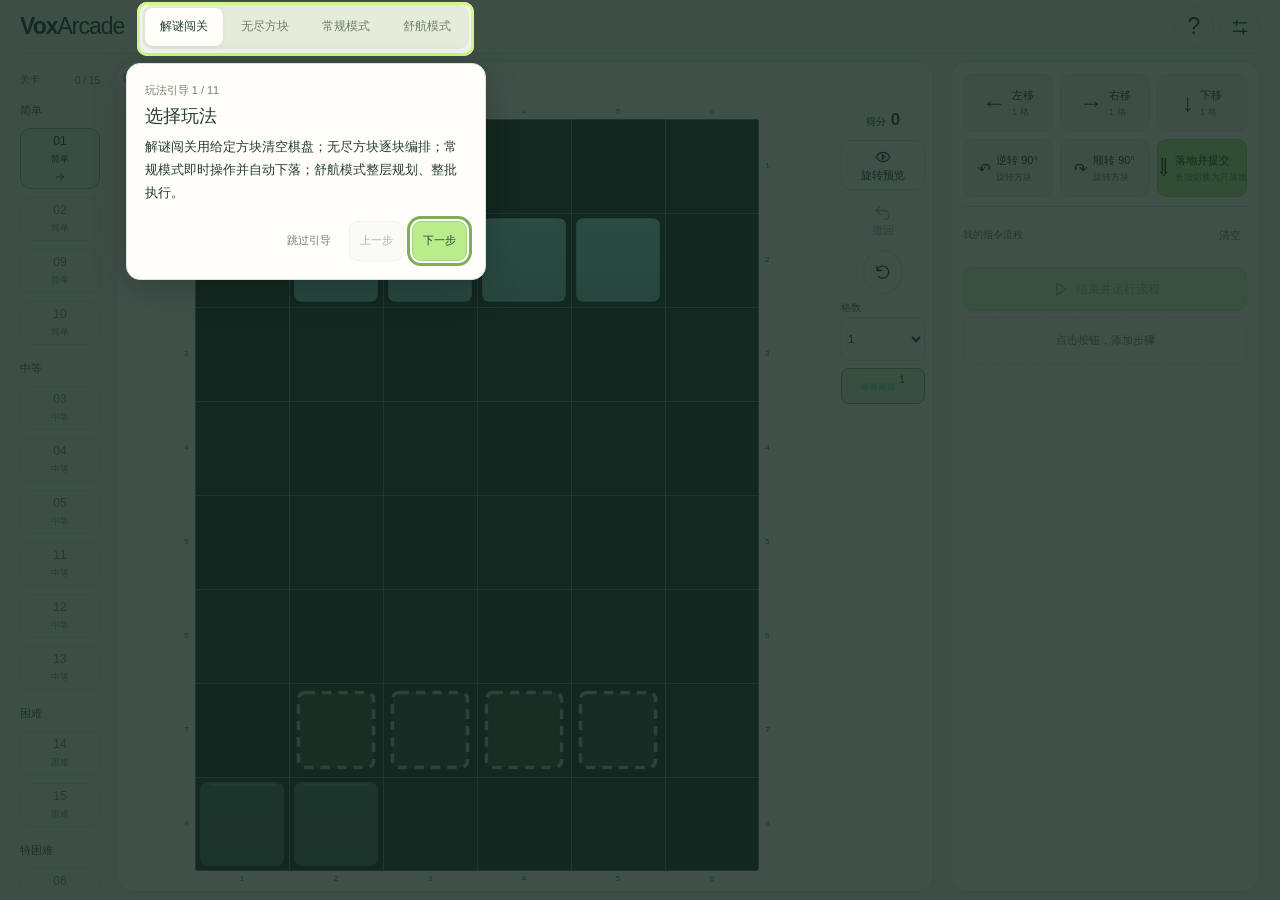
==== commit 34925ddf: "Queue non-submitting landing without auto-running the draft" ====
--- a/prototype/desktop.html
+++ b/prototype/desktop.html
@@ -1,5 +1,5 @@
 <!doctype html>
-<html lang="zh-CN"><head><meta charset="utf-8"><meta name="viewport" content="width=device-width,initial-scale=1,viewport-fit=cover"><meta name="theme-color" content="#f4f5ef"><title>VoxArcade · 指令方块实验室</title><link rel="stylesheet" href="base.css?v=landing-control-20261024"><link rel="stylesheet" href="desktop.css?v=landing-control-20261024"></head><body data-view="desktop" data-mode="puzzle">  <svg class="svg-library" aria-hidden="true" xmlns="http://www.w3.org/2000/svg">
+<html lang="zh-CN"><head><meta charset="utf-8"><meta name="viewport" content="width=device-width,initial-scale=1,viewport-fit=cover"><meta name="theme-color" content="#f4f5ef"><title>VoxArcade · 指令方块实验室</title><link rel="stylesheet" href="base.css?v=queued-land-20261024"><link rel="stylesheet" href="desktop.css?v=queued-land-20261024"></head><body data-view="desktop" data-mode="puzzle">  <svg class="svg-library" aria-hidden="true" xmlns="http://www.w3.org/2000/svg">
     <symbol id="i-settings" viewBox="0 0 24 24"><path d="M4 7h16M4 17h16M8 4v6M16 14v6"/></symbol>
     <symbol id="i-help" viewBox="0 0 24 24"><circle cx="12" cy="12" r="9"/><path d="M9.5 9a2.5 2.5 0 0 1 5 0c0 2-2.5 2-2.5 4M12 16.5v.1"/></symbol>
     <symbol id="i-mic" viewBox="0 0 24 24"><rect x="9" y="3" width="6" height="12" rx="3"/><path d="M6 11v1a6 6 0 0 0 12 0v-1M12 18v3M9 21h6"/></symbol>
@@ -14,5 +14,5 @@
   <dialog id="voiceDialog" aria-labelledby="voiceTitle"><div class="dialog-header"><div><p class="eyebrow">SAME COMMANDS. YOUR VOICE.</p><h2 id="voiceTitle">把指令，说出来。</h2></div><button class="icon-button" data-close aria-label="关闭语音说明">×</button></div><div class="voice-example">“向左移动两格”<span>MOVE_LEFT · 2</span></div><div class="voice-example">“rotate clockwise”<span>ROTATE_CW · 90°</span></div><p class="muted">后续语音与按钮一样，只会添加流程步骤；点击运行后才执行。</p><p class="setting-notice">本次原型尚未接入麦克风，不会录音。请先通过按钮体验流程。</p><button class="primary-button full-width" data-close>先体验流程编排</button></dialog>
   <dialog id="restartDialog" aria-labelledby="restartTitle"><div class="dialog-header"><div><p class="eyebrow">A FRESH START</p><h2 id="restartTitle">重新试一种方案？</h2></div><button class="icon-button" data-close aria-label="取消重开">×</button></div><p class="muted">本次棋盘和指令流程会重置，已完成的关卡记录会保留。</p><div class="dialog-actions"><button class="secondary-button" data-close>继续思考</button><button class="primary-button" id="confirmRestart">重新开始</button></div></dialog>
   <dialog id="rotationDialog" class="rotation-dialog" aria-labelledby="rotationTitle"><div class="dialog-header"><div><p class="eyebrow">SEE EVERY TURN</p><h2 id="rotationTitle">旋转，看得明白。</h2></div><button class="icon-button" data-close aria-label="关闭旋转演示">×</button></div><iframe id="rotationFrame" title="七种方块的旋转演示"></iframe><button class="secondary-button full-width" data-close>返回设置</button></dialog>
-<div id="tourOverlay" class="tour-overlay" hidden><div id="tourSpotlight" class="tour-spotlight"></div><section id="tourCard" class="tour-card" role="dialog" aria-modal="true" aria-labelledby="tourTitle" tabindex="-1"><small id="tourProgress"></small><h2 id="tourTitle"></h2><p id="tourText"></p><div class="tour-actions"><button id="tourSkip" class="text-button">跳过引导</button><button id="tourBack" class="secondary-button">上一步</button><button id="tourNext" class="primary-button">下一步</button></div></section></div><script type="module" src="app.js?v=landing-control-20261024"></script></body></html>
+<div id="tourOverlay" class="tour-overlay" hidden><div id="tourSpotlight" class="tour-spotlight"></div><section id="tourCard" class="tour-card" role="dialog" aria-modal="true" aria-labelledby="tourTitle" tabindex="-1"><small id="tourProgress"></small><h2 id="tourTitle"></h2><p id="tourText"></p><div class="tour-actions"><button id="tourSkip" class="text-button">跳过引导</button><button id="tourBack" class="secondary-button">上一步</button><button id="tourNext" class="primary-button">下一步</button></div></section></div><script type="module" src="app.js?v=queued-land-20261024"></script></body></html>
 
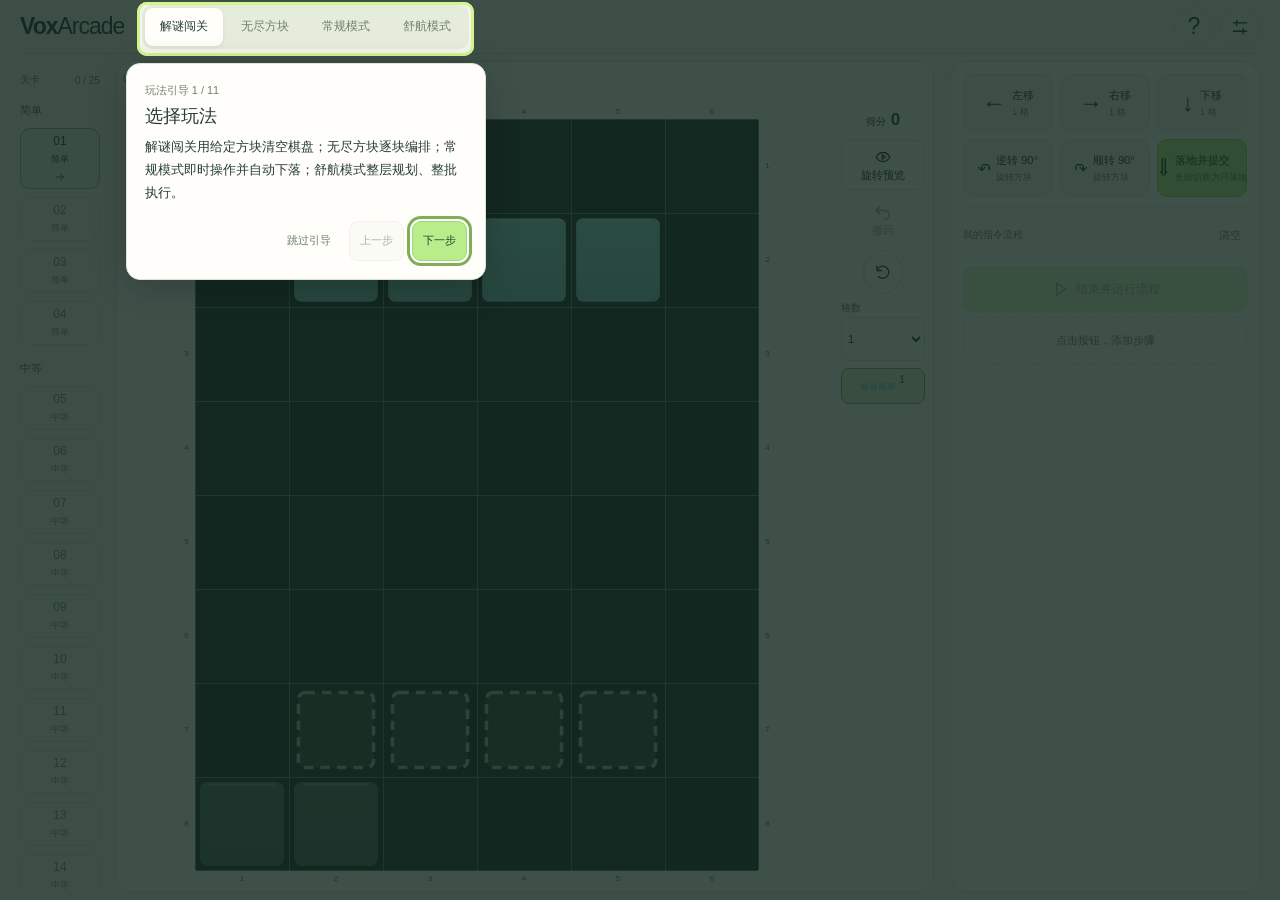
==== commit 6aa35986: "Reorder puzzle progression, add ten levels, and restore normal LAND completion" ====
--- a/prototype/desktop.html
+++ b/prototype/desktop.html
@@ -1,5 +1,5 @@
 <!doctype html>
-<html lang="zh-CN"><head><meta charset="utf-8"><meta name="viewport" content="width=device-width,initial-scale=1,viewport-fit=cover"><meta name="theme-color" content="#f4f5ef"><title>VoxArcade · 指令方块实验室</title><link rel="stylesheet" href="base.css?v=queued-land-20261024"><link rel="stylesheet" href="desktop.css?v=queued-land-20261024"></head><body data-view="desktop" data-mode="puzzle">  <svg class="svg-library" aria-hidden="true" xmlns="http://www.w3.org/2000/svg">
+<html lang="zh-CN"><head><meta charset="utf-8"><meta name="viewport" content="width=device-width,initial-scale=1,viewport-fit=cover"><meta name="theme-color" content="#f4f5ef"><title>VoxArcade · 指令方块实验室</title><link rel="stylesheet" href="base.css?v=landing-levels-20261027"><link rel="stylesheet" href="desktop.css?v=landing-levels-20261027"></head><body data-view="desktop" data-mode="puzzle">  <svg class="svg-library" aria-hidden="true" xmlns="http://www.w3.org/2000/svg">
     <symbol id="i-settings" viewBox="0 0 24 24"><path d="M4 7h16M4 17h16M8 4v6M16 14v6"/></symbol>
     <symbol id="i-help" viewBox="0 0 24 24"><circle cx="12" cy="12" r="9"/><path d="M9.5 9a2.5 2.5 0 0 1 5 0c0 2-2.5 2-2.5 4M12 16.5v.1"/></symbol>
     <symbol id="i-mic" viewBox="0 0 24 24"><rect x="9" y="3" width="6" height="12" rx="3"/><path d="M6 11v1a6 6 0 0 0 12 0v-1M12 18v3M9 21h6"/></symbol>
@@ -14,5 +14,5 @@
   <dialog id="voiceDialog" aria-labelledby="voiceTitle"><div class="dialog-header"><div><p class="eyebrow">SAME COMMANDS. YOUR VOICE.</p><h2 id="voiceTitle">把指令，说出来。</h2></div><button class="icon-button" data-close aria-label="关闭语音说明">×</button></div><div class="voice-example">“向左移动两格”<span>MOVE_LEFT · 2</span></div><div class="voice-example">“rotate clockwise”<span>ROTATE_CW · 90°</span></div><p class="muted">后续语音与按钮一样，只会添加流程步骤；点击运行后才执行。</p><p class="setting-notice">本次原型尚未接入麦克风，不会录音。请先通过按钮体验流程。</p><button class="primary-button full-width" data-close>先体验流程编排</button></dialog>
   <dialog id="restartDialog" aria-labelledby="restartTitle"><div class="dialog-header"><div><p class="eyebrow">A FRESH START</p><h2 id="restartTitle">重新试一种方案？</h2></div><button class="icon-button" data-close aria-label="取消重开">×</button></div><p class="muted">本次棋盘和指令流程会重置，已完成的关卡记录会保留。</p><div class="dialog-actions"><button class="secondary-button" data-close>继续思考</button><button class="primary-button" id="confirmRestart">重新开始</button></div></dialog>
   <dialog id="rotationDialog" class="rotation-dialog" aria-labelledby="rotationTitle"><div class="dialog-header"><div><p class="eyebrow">SEE EVERY TURN</p><h2 id="rotationTitle">旋转，看得明白。</h2></div><button class="icon-button" data-close aria-label="关闭旋转演示">×</button></div><iframe id="rotationFrame" title="七种方块的旋转演示"></iframe><button class="secondary-button full-width" data-close>返回设置</button></dialog>
-<div id="tourOverlay" class="tour-overlay" hidden><div id="tourSpotlight" class="tour-spotlight"></div><section id="tourCard" class="tour-card" role="dialog" aria-modal="true" aria-labelledby="tourTitle" tabindex="-1"><small id="tourProgress"></small><h2 id="tourTitle"></h2><p id="tourText"></p><div class="tour-actions"><button id="tourSkip" class="text-button">跳过引导</button><button id="tourBack" class="secondary-button">上一步</button><button id="tourNext" class="primary-button">下一步</button></div></section></div><script type="module" src="app.js?v=queued-land-20261024"></script></body></html>
+<div id="tourOverlay" class="tour-overlay" hidden><div id="tourSpotlight" class="tour-spotlight"></div><section id="tourCard" class="tour-card" role="dialog" aria-modal="true" aria-labelledby="tourTitle" tabindex="-1"><small id="tourProgress"></small><h2 id="tourTitle"></h2><p id="tourText"></p><div class="tour-actions"><button id="tourSkip" class="text-button">跳过引导</button><button id="tourBack" class="secondary-button">上一步</button><button id="tourNext" class="primary-button">下一步</button></div></section></div><script type="module" src="app.js?v=landing-levels-20261027"></script></body></html>
 
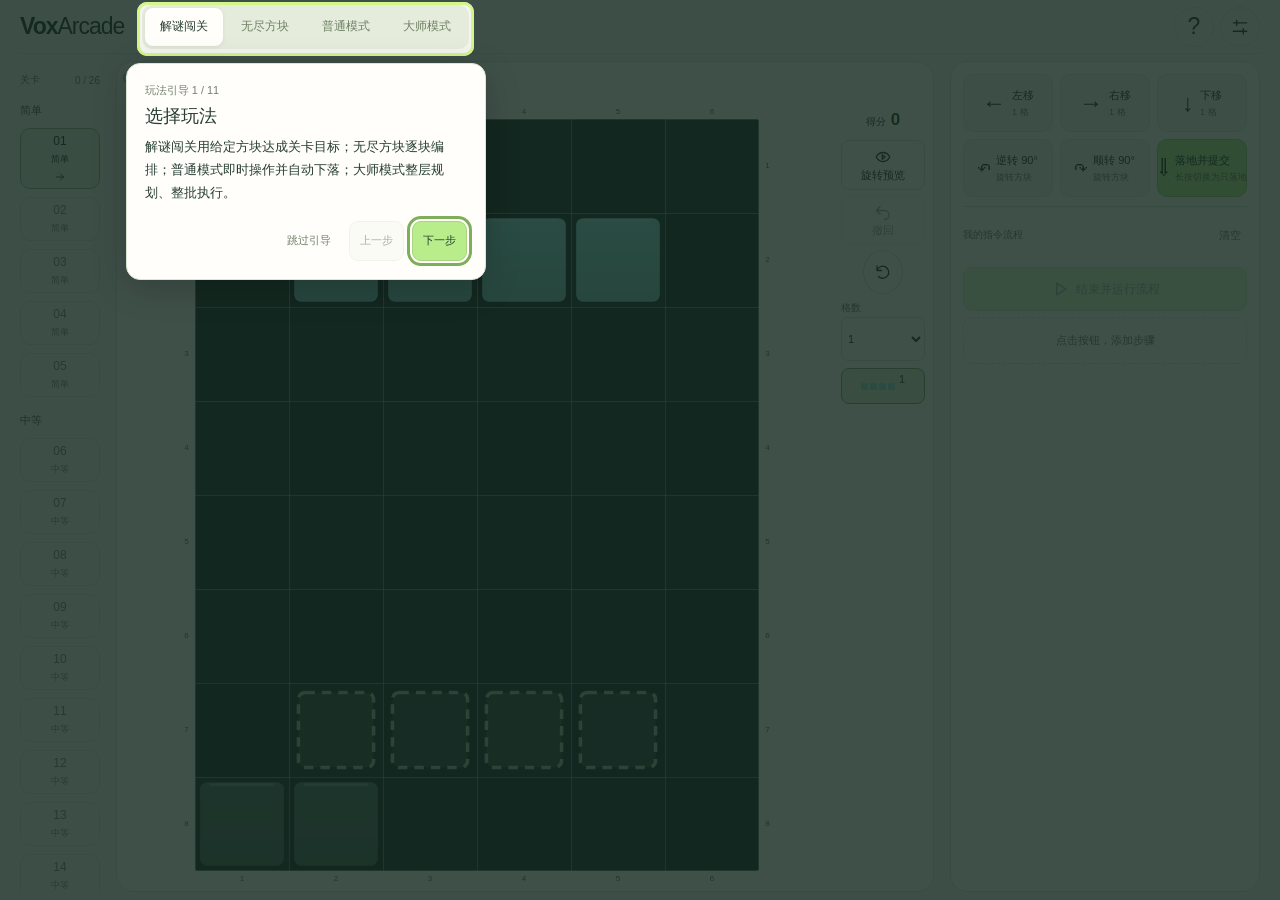
==== commit 4e12f8dc: "Add the second easy puzzle and rename game modes" ====
--- a/prototype/desktop.html
+++ b/prototype/desktop.html
@@ -1,5 +1,5 @@
 <!doctype html>
-<html lang="zh-CN"><head><meta charset="utf-8"><meta name="viewport" content="width=device-width,initial-scale=1,viewport-fit=cover"><meta name="theme-color" content="#f4f5ef"><title>VoxArcade · 指令方块实验室</title><link rel="stylesheet" href="base.css?v=landing-levels-20261027"><link rel="stylesheet" href="desktop.css?v=landing-levels-20261027"></head><body data-view="desktop" data-mode="puzzle">  <svg class="svg-library" aria-hidden="true" xmlns="http://www.w3.org/2000/svg">
+<html lang="zh-CN"><head><meta charset="utf-8"><meta name="viewport" content="width=device-width,initial-scale=1,viewport-fit=cover"><meta name="theme-color" content="#f4f5ef"><title>VoxArcade · 指令方块实验室</title><link rel="stylesheet" href="base.css?v=puzzle-02-20261123"><link rel="stylesheet" href="desktop.css?v=puzzle-02-20261123"></head><body data-view="desktop" data-mode="puzzle">  <svg class="svg-library" aria-hidden="true" xmlns="http://www.w3.org/2000/svg">
     <symbol id="i-settings" viewBox="0 0 24 24"><path d="M4 7h16M4 17h16M8 4v6M16 14v6"/></symbol>
     <symbol id="i-help" viewBox="0 0 24 24"><circle cx="12" cy="12" r="9"/><path d="M9.5 9a2.5 2.5 0 0 1 5 0c0 2-2.5 2-2.5 4M12 16.5v.1"/></symbol>
     <symbol id="i-mic" viewBox="0 0 24 24"><rect x="9" y="3" width="6" height="12" rx="3"/><path d="M6 11v1a6 6 0 0 0 12 0v-1M12 18v3M9 21h6"/></symbol>
@@ -9,10 +9,10 @@
     <symbol id="i-check" viewBox="0 0 24 24"><path d="m5 12 4 4L19 6"/></symbol>
     <symbol id="i-arrow" viewBox="0 0 24 24"><path d="M5 12h14m-6-6 6 6-6 6"/></symbol>
     <symbol id="i-grid" viewBox="0 0 24 24"><rect x="3" y="3" width="7" height="7" rx="1"/><rect x="14" y="3" width="7" height="7" rx="1"/><rect x="3" y="14" width="7" height="7" rx="1"/><rect x="14" y="14" width="7" height="7" rx="1"/></symbol>
-  </svg><div class="app-shell"><header class="masthead"><a class="brand" href="./">Vox<span>Arcade</span></a><nav class="mode-switch" aria-label="游戏模式"><button id="puzzleMode" aria-pressed="true">解谜闯关</button><button id="endlessMode" aria-pressed="false">无尽方块</button><button id="classicMode" aria-pressed="false">常规模式</button><button id="shuhangMode" aria-pressed="false">舒航模式</button></nav><div class="header-right"><button id="fallSummary" class="fall-summary"><span id="fallSummaryText">手动下落</span></button><button id="helpButton" class="icon-button" aria-label="玩法帮助">?</button><button id="settingsButton" class="icon-button" aria-label="游戏设置"><svg><use href="#i-settings"/></svg></button></div></header><main class="workspace"><aside id="missionPanel" class="mission-panel"><div class="level-section"><div class="section-caption"><span>关卡</span><span id="completedCount">0 / 15</span></div><div id="levelsList" class="levels-list"></div></div><div class="endless-note" id="endlessNote" hidden><span class="section-caption">后续方块</span><div id="nextPieces" class="next-pieces"></div></div></aside><section class="play-card" aria-label="游戏棋盘"><div class="mission-copy"><div class="mission-title"><span id="missionIndex">01 / 15</span><h2 id="levelTitle">最后一条缝</h2><p id="levelGoal" class="level-goal"></p><div id="levelTags" hidden></div></div></div><div class="play-toolbar"><div><span id="mobileStats" class="mobile-stats">0 行 · 0 步</span><span id="boardStatus">先选一个形状</span></div><div class="play-actions"><button id="rotationPreviewButton" class="icon-button preview-toggle" aria-label="旋转预览" aria-expanded="false" aria-controls="rotationPreviewMenu"><svg aria-hidden="true" viewBox="0 0 24 24"><path d="M3 12s3-6 9-6 9 6 9 6-3 6-9 6-9-6-9-6Z"/><path d="m11 9 4 3-4 3Z"/></svg><span>旋转预览</span></button><div id="rotationPreviewMenu" class="rotation-preview-menu" hidden><button type="button" data-preview="ROTATE_CCW" aria-pressed="false">↶ 逆时针</button><button type="button" data-preview="ROTATE_CW" aria-pressed="false">↷ 顺时针</button></div><button id="undoButton" class="icon-button tool-button" aria-label="撤回上一块" title="撤回上一块"><svg aria-hidden="true" viewBox="0 0 24 24"><path d="m8 5-5 5 5 5M3 10h11a6 6 0 0 1 0 12"/></svg><span>撤回</span></button><button id="pauseButton" class="icon-button" aria-label="暂停游戏"><svg><use href="#i-pause"/></svg></button><button id="restartButton" class="icon-button" aria-label="重新开始"><svg><use href="#i-reset"/></svg></button></div></div><div class="score-banner" aria-live="polite" aria-label="得分"><span>得分</span><strong id="scoreValue">0</strong></div><div id="batchControls" class="batch-controls" hidden><label>难度 <select id="batchDifficulty" aria-label="舒航模式难度"><option value="easy">简单 3块</option><option value="medium">中等 4块</option><option value="hard">困难 5块</option></select></label><strong id="layerStatus">第 1 层</strong></div><div id="classicControls" class="classic-controls" hidden><label><span>等级</span> <select id="classicLevel" aria-label="常规速度等级"><option value="1">1 级</option><option value="2">2 级</option><option value="3">3 级</option><option value="4">4 级</option><option value="5">5 级</option><option value="6">6 级</option><option value="7">7 级</option><option value="8">8 级</option><option value="9">9 级</option></select></label><label class="auto-level-label"><input id="autoLevel" type="checkbox" checked>自动升级</label><span id="classicSpeed"></span></div><div class="piece-bar"><span id="poolLabel">剩余库存</span><div id="pieceRack" class="piece-rack"></div><span id="pieceRemaining">未用 1</span></div><p id="orderNote" class="order-note"></p><div id="boardStage" class="board-stage"><div class="board-axis" data-axis="top" aria-hidden="true"></div><div class="board-axis" data-axis="bottom" aria-hidden="true"></div><div class="board-axis" data-axis="left" aria-hidden="true"></div><div class="board-axis" data-axis="right" aria-hidden="true"></div><canvas id="board" role="img" aria-label="俄罗斯方块棋盘"></canvas><div id="ruleToast" class="rule-toast" role="status" hidden></div><div id="activeStep" class="active-step" role="status" hidden></div><div id="boardHint" class="board-hint">先选择一个形状</div><div id="resultOverlay" class="result-overlay" hidden><div class="result-card"><span id="resultIcon" class="result-icon">✓</span><p id="resultEyebrow" class="eyebrow">WELL PLAYED</p><h2 id="resultTitle">全部消除！</h2><p id="resultDescription"></p><button id="resultPrimary" class="primary-button">下一关</button><button id="resultSecondary" class="text-button">再试一次</button></div></div></div><div class="stats-row"><div><span id="scoreLabel">已消除</span><strong id="linesStat">0 行</strong></div><div><span>执行动作</span><strong id="movesStat">0 步</strong></div><div><span id="thirdLabel">已用方块</span><strong id="thirdStat">0 / 15</strong></div></div><span id="boardNote" hidden></span></section><section class="control-panel" aria-label="指令控制台"><div class="control-heading"><span class="eyebrow">COMMAND LAB</span><h2>编排你的下一步</h2></div><div class="flow-mode-heading">流程编排 <span id="flowCount">0</span></div><div class="quantity-row"><span id="commandHint">编排动作</span><label>格数 <select id="quantity" aria-label="移动格数"><option>1</option><option>2</option><option>3</option><option>4</option><option>5</option><option>6</option><option>7</option><option>8</option><option>9</option></select></label></div><div id="commandGrid" class="command-grid"></div><div id="flowPanel" class="flow-panel"><div class="section-caption"><span>我的指令流程</span><button id="clearPlan" class="text-button">清空</button></div><div class="flow-actions"><button id="runPlan" class="primary-button"><svg><use href="#i-play"/></svg>结束并运行流程</button><button id="stopPlan" class="secondary-button" hidden>暂停运行</button></div><div id="flowEmpty" class="flow-empty">点击按钮，添加步骤</div><ol id="planList" class="plan-list"></ol><div id="planValidation" class="plan-validation"></div></div><div id="feedback" class="feedback" role="status" aria-live="polite"><span id="feedbackText">选形后编排动作</span></div><button id="voiceButton" class="text-button voice-entry">语音操控 · 设计中</button></section></main></div><div hidden><div class="thinking-note"></div><div id="heldPiece"></div><button id="holdButton" hidden>暂存</button></div><div id="executionToast" hidden><span id="executionProgress"></span><button id="toastPause">暂停</button></div>  <dialog id="settingsDialog" aria-labelledby="settingsTitle"><div class="dialog-header"><div><p class="eyebrow">MAKE IT YOURS</p><h2 id="settingsTitle">按你的节奏玩。</h2></div><button class="icon-button" data-close aria-label="关闭设置">×</button></div><div class="setting-item"><div><h3>自动下落</h3><p id="gravityDescription">关卡采用手动下落，留出思考时间。</p></div><label class="switch"><input id="gravityToggle" type="checkbox" aria-label="自动下落"><span></span></label></div><div class="speed-setting"><label for="speedInput">下落速度 <strong id="speedValue">1 格 / 秒</strong></label><input id="speedInput" type="range" min="0.1" max="10" step="0.1" value="1"><div class="speed-presets"><button data-speed="0.5">0.5 慢速</button><button data-speed="1">1 轻松</button><button data-speed="2">2 挑战</button><button data-speed="4">4 快速</button></div></div><div class="settings-section"><h3>声音设置</h3><div class="setting-item"><div><h3>背景音乐</h3><p>流程运行时播放轻音乐</p></div><label class="switch"><input id="musicToggle" type="checkbox" aria-label="背景音乐"><span></span></label></div><div class="setting-item"><div><h3>游戏音效</h3><p>按钮点击、移动、旋转、受阻、落地、消行、过关与失败</p></div><label class="switch"><input id="effectsToggle" type="checkbox" aria-label="游戏音效"><span></span></label></div></div><div class="settings-section"><h3>旋转演示</h3><p class="muted">七种形状，逐步看清旋转和遇障碍时的位置变化。</p><button id="rotationDemoButton" class="secondary-button full-width">打开旋转演示</button></div><p class="setting-notice">关卡由预设规则决定下落方式。切换到“无尽方块”可自由设置；修改会清空尚未执行的流程。</p><button id="saveSettings" class="primary-button full-width">完成设置</button></dialog>
-  <dialog id="helpDialog" aria-labelledby="helpTitle"><div class="dialog-header"><div><p class="eyebrow">A LITTLE FIELD GUIDE</p><h2 id="helpTitle">先想好，再运行。</h2></div><button class="icon-button" data-close aria-label="关闭帮助">×</button></div><div class="help-step"><b>01</b><div><h3>确认形状与数量</h3><p>×N 是该形状剩余未用数量，包含当前待提交的方块。自由排序可自选，固定顺序按队列出场。每轮流程只操作一块。固定队列在库存中逐块排列。</p></div></div><div class="help-step"><b>02</b><div><h3>先编排，再执行</h3><p>选形立即显示初始形状；点击工具栏的旋转预览，再选顺时针或逆时针，棋盘会临时显示旋转结果。离开预览按钮后恢复原样，不加入流程。点击“落地并提交”自动运行已有流程，也可点击运行；左右受阻时整步无效并继续，旋转失败也跳过。</p></div></div><div class="help-step"><b>03</b><div><h3>流程结束，方块定格</h3><p>下移遇阻时停在障碍前，终止剩余流程。流程自然结束也会固定当前位置，悬空块成为障碍，再换下一块。用完所有给定方块且全盘为空才通关。</p></div></div><p class="setting-notice">自动下落只在运行期间发生。编排和暂停时冻结。普通消行仍会让上方整行下移。常规模式中操作立即生效，方块持续下落。消除一至四行分别得 100、300、600、1000 分；每 1000 分升一级，最高九级。真实语音尚未接入。</p></dialog>
+  </svg><div class="app-shell"><header class="masthead"><a class="brand" href="./">Vox<span>Arcade</span></a><nav class="mode-switch" aria-label="游戏模式"><button id="puzzleMode" aria-pressed="true">解谜闯关</button><button id="endlessMode" aria-pressed="false">无尽方块</button><button id="classicMode" aria-pressed="false">普通模式</button><button id="shuhangMode" aria-pressed="false">大师模式</button></nav><div class="header-right"><button id="fallSummary" class="fall-summary"><span id="fallSummaryText">手动下落</span></button><button id="helpButton" class="icon-button" aria-label="玩法帮助">?</button><button id="settingsButton" class="icon-button" aria-label="游戏设置"><svg><use href="#i-settings"/></svg></button></div></header><main class="workspace"><aside id="missionPanel" class="mission-panel"><div class="level-section"><div class="section-caption"><span>关卡</span><span id="completedCount">0 / 15</span></div><div id="levelsList" class="levels-list"></div></div><div class="endless-note" id="endlessNote" hidden><span class="section-caption">后续方块</span><div id="nextPieces" class="next-pieces"></div></div></aside><section class="play-card" aria-label="游戏棋盘"><div class="mission-copy"><div class="mission-title"><span id="missionIndex">01 / 15</span><h2 id="levelTitle">最后一条缝</h2><p id="levelGoal" class="level-goal"></p><div id="levelTags" hidden></div></div></div><div class="play-toolbar"><div><span id="mobileStats" class="mobile-stats">0 行 · 0 步</span><span id="boardStatus">先选一个形状</span></div><div class="play-actions"><button id="rotationPreviewButton" class="icon-button preview-toggle" aria-label="旋转预览" aria-expanded="false" aria-controls="rotationPreviewMenu"><svg aria-hidden="true" viewBox="0 0 24 24"><path d="M3 12s3-6 9-6 9 6 9 6-3 6-9 6-9-6-9-6Z"/><path d="m11 9 4 3-4 3Z"/></svg><span>旋转预览</span></button><div id="rotationPreviewMenu" class="rotation-preview-menu" hidden><button type="button" data-preview="ROTATE_CCW" aria-pressed="false">↶ 逆时针</button><button type="button" data-preview="ROTATE_CW" aria-pressed="false">↷ 顺时针</button></div><button id="undoButton" class="icon-button tool-button" aria-label="撤回上一块" title="撤回上一块"><svg aria-hidden="true" viewBox="0 0 24 24"><path d="m8 5-5 5 5 5M3 10h11a6 6 0 0 1 0 12"/></svg><span>撤回</span></button><button id="pauseButton" class="icon-button" aria-label="暂停游戏"><svg><use href="#i-pause"/></svg></button><button id="restartButton" class="icon-button" aria-label="重新开始"><svg><use href="#i-reset"/></svg></button></div></div><div class="score-banner" aria-live="polite" aria-label="得分"><span>得分</span><strong id="scoreValue">0</strong></div><div id="batchControls" class="batch-controls" hidden><label>难度 <select id="batchDifficulty" aria-label="大师模式难度"><option value="easy">简单 3块</option><option value="medium">中等 4块</option><option value="hard">困难 5块</option></select></label><strong id="layerStatus">第 1 层</strong></div><div id="classicControls" class="classic-controls" hidden><label><span>等级</span> <select id="classicLevel" aria-label="普通模式速度等级"><option value="1">1 级</option><option value="2">2 级</option><option value="3">3 级</option><option value="4">4 级</option><option value="5">5 级</option><option value="6">6 级</option><option value="7">7 级</option><option value="8">8 级</option><option value="9">9 级</option></select></label><label class="auto-level-label"><input id="autoLevel" type="checkbox" checked>自动升级</label><span id="classicSpeed"></span></div><div class="piece-bar"><span id="poolLabel">剩余库存</span><div id="pieceRack" class="piece-rack"></div><span id="pieceRemaining">未用 1</span></div><p id="orderNote" class="order-note"></p><div id="boardStage" class="board-stage"><div class="board-axis" data-axis="top" aria-hidden="true"></div><div class="board-axis" data-axis="bottom" aria-hidden="true"></div><div class="board-axis" data-axis="left" aria-hidden="true"></div><div class="board-axis" data-axis="right" aria-hidden="true"></div><canvas id="board" role="img" aria-label="俄罗斯方块棋盘"></canvas><div id="ruleToast" class="rule-toast" role="status" hidden></div><div id="activeStep" class="active-step" role="status" hidden></div><div id="boardHint" class="board-hint">先选择一个形状</div><div id="resultOverlay" class="result-overlay" hidden><div class="result-card"><span id="resultIcon" class="result-icon">✓</span><p id="resultEyebrow" class="eyebrow">WELL PLAYED</p><h2 id="resultTitle">全部消除！</h2><p id="resultDescription"></p><button id="resultPrimary" class="primary-button">下一关</button><button id="resultSecondary" class="text-button">再试一次</button></div></div></div><div class="stats-row"><div><span id="scoreLabel">已消除</span><strong id="linesStat">0 行</strong></div><div><span>执行动作</span><strong id="movesStat">0 步</strong></div><div><span id="thirdLabel">已用方块</span><strong id="thirdStat">0 / 15</strong></div></div><span id="boardNote" hidden></span></section><section class="control-panel" aria-label="指令控制台"><div class="control-heading"><span class="eyebrow">COMMAND LAB</span><h2>编排你的下一步</h2></div><div class="flow-mode-heading">流程编排 <span id="flowCount">0</span></div><div class="quantity-row"><span id="commandHint">编排动作</span><label>格数 <select id="quantity" aria-label="移动格数"><option>1</option><option>2</option><option>3</option><option>4</option><option>5</option><option>6</option><option>7</option><option>8</option><option>9</option></select></label></div><div id="commandGrid" class="command-grid"></div><div id="flowPanel" class="flow-panel"><div class="section-caption"><span>我的指令流程</span><button id="clearPlan" class="text-button">清空</button></div><div class="flow-actions"><button id="runPlan" class="primary-button"><svg><use href="#i-play"/></svg>结束并运行流程</button><button id="stopPlan" class="secondary-button" hidden>暂停运行</button></div><div id="flowEmpty" class="flow-empty">点击按钮，添加步骤</div><ol id="planList" class="plan-list"></ol><div id="planValidation" class="plan-validation"></div></div><div id="feedback" class="feedback" role="status" aria-live="polite"><span id="feedbackText">选形后编排动作</span></div><button id="voiceButton" class="text-button voice-entry">语音操控 · 设计中</button></section></main></div><div hidden><div class="thinking-note"></div><div id="heldPiece"></div><button id="holdButton" hidden>暂存</button></div><div id="executionToast" hidden><span id="executionProgress"></span><button id="toastPause">暂停</button></div>  <dialog id="settingsDialog" aria-labelledby="settingsTitle"><div class="dialog-header"><div><p class="eyebrow">MAKE IT YOURS</p><h2 id="settingsTitle">按你的节奏玩。</h2></div><button class="icon-button" data-close aria-label="关闭设置">×</button></div><div class="setting-item"><div><h3>自动下落</h3><p id="gravityDescription">关卡采用手动下落，留出思考时间。</p></div><label class="switch"><input id="gravityToggle" type="checkbox" aria-label="自动下落"><span></span></label></div><div class="speed-setting"><label for="speedInput">下落速度 <strong id="speedValue">1 格 / 秒</strong></label><input id="speedInput" type="range" min="0.1" max="10" step="0.1" value="1"><div class="speed-presets"><button data-speed="0.5">0.5 慢速</button><button data-speed="1">1 轻松</button><button data-speed="2">2 挑战</button><button data-speed="4">4 快速</button></div></div><div class="settings-section"><h3>声音设置</h3><div class="setting-item"><div><h3>背景音乐</h3><p>流程运行时播放轻音乐</p></div><label class="switch"><input id="musicToggle" type="checkbox" aria-label="背景音乐"><span></span></label></div><div class="setting-item"><div><h3>游戏音效</h3><p>按钮点击、移动、旋转、受阻、落地、消行、过关与失败</p></div><label class="switch"><input id="effectsToggle" type="checkbox" aria-label="游戏音效"><span></span></label></div></div><div class="settings-section"><h3>旋转演示</h3><p class="muted">七种形状，逐步看清旋转和遇障碍时的位置变化。</p><button id="rotationDemoButton" class="secondary-button full-width">打开旋转演示</button></div><p class="setting-notice">关卡由预设规则决定下落方式。切换到“无尽方块”可自由设置；修改会清空尚未执行的流程。</p><button id="saveSettings" class="primary-button full-width">完成设置</button></dialog>
+  <dialog id="helpDialog" aria-labelledby="helpTitle"><div class="dialog-header"><div><p class="eyebrow">A LITTLE FIELD GUIDE</p><h2 id="helpTitle">先想好，再运行。</h2></div><button class="icon-button" data-close aria-label="关闭帮助">×</button></div><div class="help-step"><b>01</b><div><h3>确认形状与数量</h3><p>×N 是该形状剩余未用数量，包含当前待提交的方块。自由排序可自选，固定顺序按队列出场。每轮流程只操作一块。固定队列在库存中逐块排列。</p></div></div><div class="help-step"><b>02</b><div><h3>先编排，再执行</h3><p>选形立即显示初始形状；点击工具栏的旋转预览，再选顺时针或逆时针，棋盘会临时显示旋转结果。离开预览按钮后恢复原样，不加入流程。点击“落地并提交”自动运行已有流程，也可点击运行；左右受阻时整步无效并继续，旋转失败也跳过。</p></div></div><div class="help-step"><b>03</b><div><h3>流程结束，方块定格</h3><p>下移遇阻时停在障碍前，终止剩余流程。流程自然结束也会固定当前位置，悬空块成为障碍，再换下一块。用完所有给定方块且全盘为空才通关。</p></div></div><p class="setting-notice">自动下落只在运行期间发生。编排和暂停时冻结。普通消行仍会让上方整行下移。普通模式中操作立即生效，方块持续下落。消除一至四行分别得 100、300、600、1000 分；每 1000 分升一级，最高九级。真实语音尚未接入。</p></dialog>
   <dialog id="voiceDialog" aria-labelledby="voiceTitle"><div class="dialog-header"><div><p class="eyebrow">SAME COMMANDS. YOUR VOICE.</p><h2 id="voiceTitle">把指令，说出来。</h2></div><button class="icon-button" data-close aria-label="关闭语音说明">×</button></div><div class="voice-example">“向左移动两格”<span>MOVE_LEFT · 2</span></div><div class="voice-example">“rotate clockwise”<span>ROTATE_CW · 90°</span></div><p class="muted">后续语音与按钮一样，只会添加流程步骤；点击运行后才执行。</p><p class="setting-notice">本次原型尚未接入麦克风，不会录音。请先通过按钮体验流程。</p><button class="primary-button full-width" data-close>先体验流程编排</button></dialog>
   <dialog id="restartDialog" aria-labelledby="restartTitle"><div class="dialog-header"><div><p class="eyebrow">A FRESH START</p><h2 id="restartTitle">重新试一种方案？</h2></div><button class="icon-button" data-close aria-label="取消重开">×</button></div><p class="muted">本次棋盘和指令流程会重置，已完成的关卡记录会保留。</p><div class="dialog-actions"><button class="secondary-button" data-close>继续思考</button><button class="primary-button" id="confirmRestart">重新开始</button></div></dialog>
   <dialog id="rotationDialog" class="rotation-dialog" aria-labelledby="rotationTitle"><div class="dialog-header"><div><p class="eyebrow">SEE EVERY TURN</p><h2 id="rotationTitle">旋转，看得明白。</h2></div><button class="icon-button" data-close aria-label="关闭旋转演示">×</button></div><iframe id="rotationFrame" title="七种方块的旋转演示"></iframe><button class="secondary-button full-width" data-close>返回设置</button></dialog>
-<div id="tourOverlay" class="tour-overlay" hidden><div id="tourSpotlight" class="tour-spotlight"></div><section id="tourCard" class="tour-card" role="dialog" aria-modal="true" aria-labelledby="tourTitle" tabindex="-1"><small id="tourProgress"></small><h2 id="tourTitle"></h2><p id="tourText"></p><div class="tour-actions"><button id="tourSkip" class="text-button">跳过引导</button><button id="tourBack" class="secondary-button">上一步</button><button id="tourNext" class="primary-button">下一步</button></div></section></div><script type="module" src="app.js?v=landing-levels-20261027"></script></body></html>
+<div id="tourOverlay" class="tour-overlay" hidden><div id="tourSpotlight" class="tour-spotlight"></div><section id="tourCard" class="tour-card" role="dialog" aria-modal="true" aria-labelledby="tourTitle" tabindex="-1"><small id="tourProgress"></small><h2 id="tourTitle"></h2><p id="tourText"></p><div class="tour-actions"><button id="tourSkip" class="text-button">跳过引导</button><button id="tourBack" class="secondary-button">上一步</button><button id="tourNext" class="primary-button">下一步</button></div></section></div><script type="module" src="app.js?v=puzzle-02-20261123"></script></body></html>
 
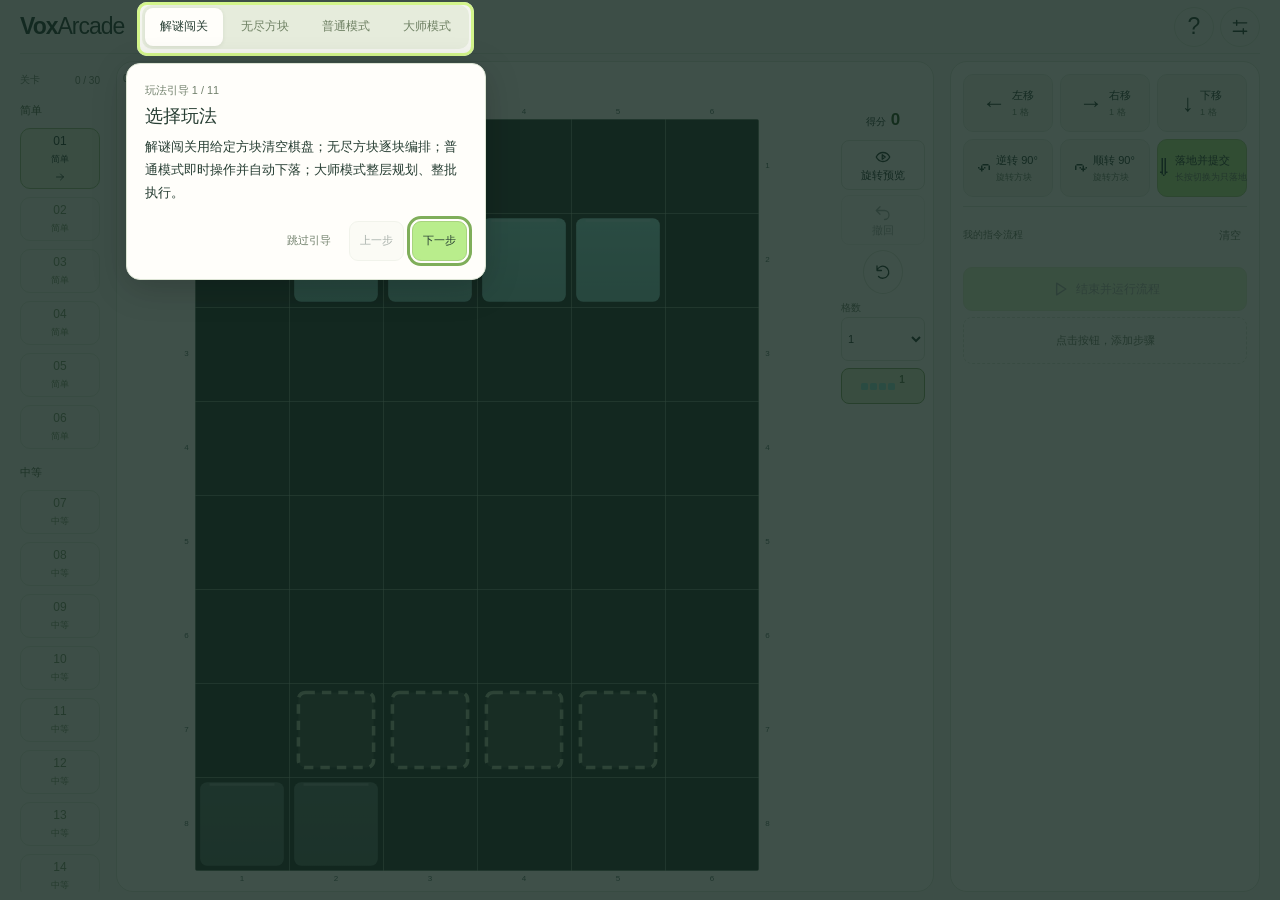
==== commit 5c17f824: "Correct puzzle two and add four floating-pattern puzzles" ====
--- a/prototype/desktop.html
+++ b/prototype/desktop.html
@@ -1,5 +1,5 @@
 <!doctype html>
-<html lang="zh-CN"><head><meta charset="utf-8"><meta name="viewport" content="width=device-width,initial-scale=1,viewport-fit=cover"><meta name="theme-color" content="#f4f5ef"><title>VoxArcade · 指令方块实验室</title><link rel="stylesheet" href="base.css?v=puzzle-02-20261123"><link rel="stylesheet" href="desktop.css?v=puzzle-02-20261123"></head><body data-view="desktop" data-mode="puzzle">  <svg class="svg-library" aria-hidden="true" xmlns="http://www.w3.org/2000/svg">
+<html lang="zh-CN"><head><meta charset="utf-8"><meta name="viewport" content="width=device-width,initial-scale=1,viewport-fit=cover"><meta name="theme-color" content="#f4f5ef"><title>VoxArcade · 指令方块实验室</title><link rel="stylesheet" href="base.css?v=floating-puzzles-20261123"><link rel="stylesheet" href="desktop.css?v=floating-puzzles-20261123"></head><body data-view="desktop" data-mode="puzzle">  <svg class="svg-library" aria-hidden="true" xmlns="http://www.w3.org/2000/svg">
     <symbol id="i-settings" viewBox="0 0 24 24"><path d="M4 7h16M4 17h16M8 4v6M16 14v6"/></symbol>
     <symbol id="i-help" viewBox="0 0 24 24"><circle cx="12" cy="12" r="9"/><path d="M9.5 9a2.5 2.5 0 0 1 5 0c0 2-2.5 2-2.5 4M12 16.5v.1"/></symbol>
     <symbol id="i-mic" viewBox="0 0 24 24"><rect x="9" y="3" width="6" height="12" rx="3"/><path d="M6 11v1a6 6 0 0 0 12 0v-1M12 18v3M9 21h6"/></symbol>
@@ -14,5 +14,5 @@
   <dialog id="voiceDialog" aria-labelledby="voiceTitle"><div class="dialog-header"><div><p class="eyebrow">SAME COMMANDS. YOUR VOICE.</p><h2 id="voiceTitle">把指令，说出来。</h2></div><button class="icon-button" data-close aria-label="关闭语音说明">×</button></div><div class="voice-example">“向左移动两格”<span>MOVE_LEFT · 2</span></div><div class="voice-example">“rotate clockwise”<span>ROTATE_CW · 90°</span></div><p class="muted">后续语音与按钮一样，只会添加流程步骤；点击运行后才执行。</p><p class="setting-notice">本次原型尚未接入麦克风，不会录音。请先通过按钮体验流程。</p><button class="primary-button full-width" data-close>先体验流程编排</button></dialog>
   <dialog id="restartDialog" aria-labelledby="restartTitle"><div class="dialog-header"><div><p class="eyebrow">A FRESH START</p><h2 id="restartTitle">重新试一种方案？</h2></div><button class="icon-button" data-close aria-label="取消重开">×</button></div><p class="muted">本次棋盘和指令流程会重置，已完成的关卡记录会保留。</p><div class="dialog-actions"><button class="secondary-button" data-close>继续思考</button><button class="primary-button" id="confirmRestart">重新开始</button></div></dialog>
   <dialog id="rotationDialog" class="rotation-dialog" aria-labelledby="rotationTitle"><div class="dialog-header"><div><p class="eyebrow">SEE EVERY TURN</p><h2 id="rotationTitle">旋转，看得明白。</h2></div><button class="icon-button" data-close aria-label="关闭旋转演示">×</button></div><iframe id="rotationFrame" title="七种方块的旋转演示"></iframe><button class="secondary-button full-width" data-close>返回设置</button></dialog>
-<div id="tourOverlay" class="tour-overlay" hidden><div id="tourSpotlight" class="tour-spotlight"></div><section id="tourCard" class="tour-card" role="dialog" aria-modal="true" aria-labelledby="tourTitle" tabindex="-1"><small id="tourProgress"></small><h2 id="tourTitle"></h2><p id="tourText"></p><div class="tour-actions"><button id="tourSkip" class="text-button">跳过引导</button><button id="tourBack" class="secondary-button">上一步</button><button id="tourNext" class="primary-button">下一步</button></div></section></div><script type="module" src="app.js?v=puzzle-02-20261123"></script></body></html>
+<div id="tourOverlay" class="tour-overlay" hidden><div id="tourSpotlight" class="tour-spotlight"></div><section id="tourCard" class="tour-card" role="dialog" aria-modal="true" aria-labelledby="tourTitle" tabindex="-1"><small id="tourProgress"></small><h2 id="tourTitle"></h2><p id="tourText"></p><div class="tour-actions"><button id="tourSkip" class="text-button">跳过引导</button><button id="tourBack" class="secondary-button">上一步</button><button id="tourNext" class="primary-button">下一步</button></div></section></div><script type="module" src="app.js?v=floating-puzzles-20261123"></script></body></html>
 
